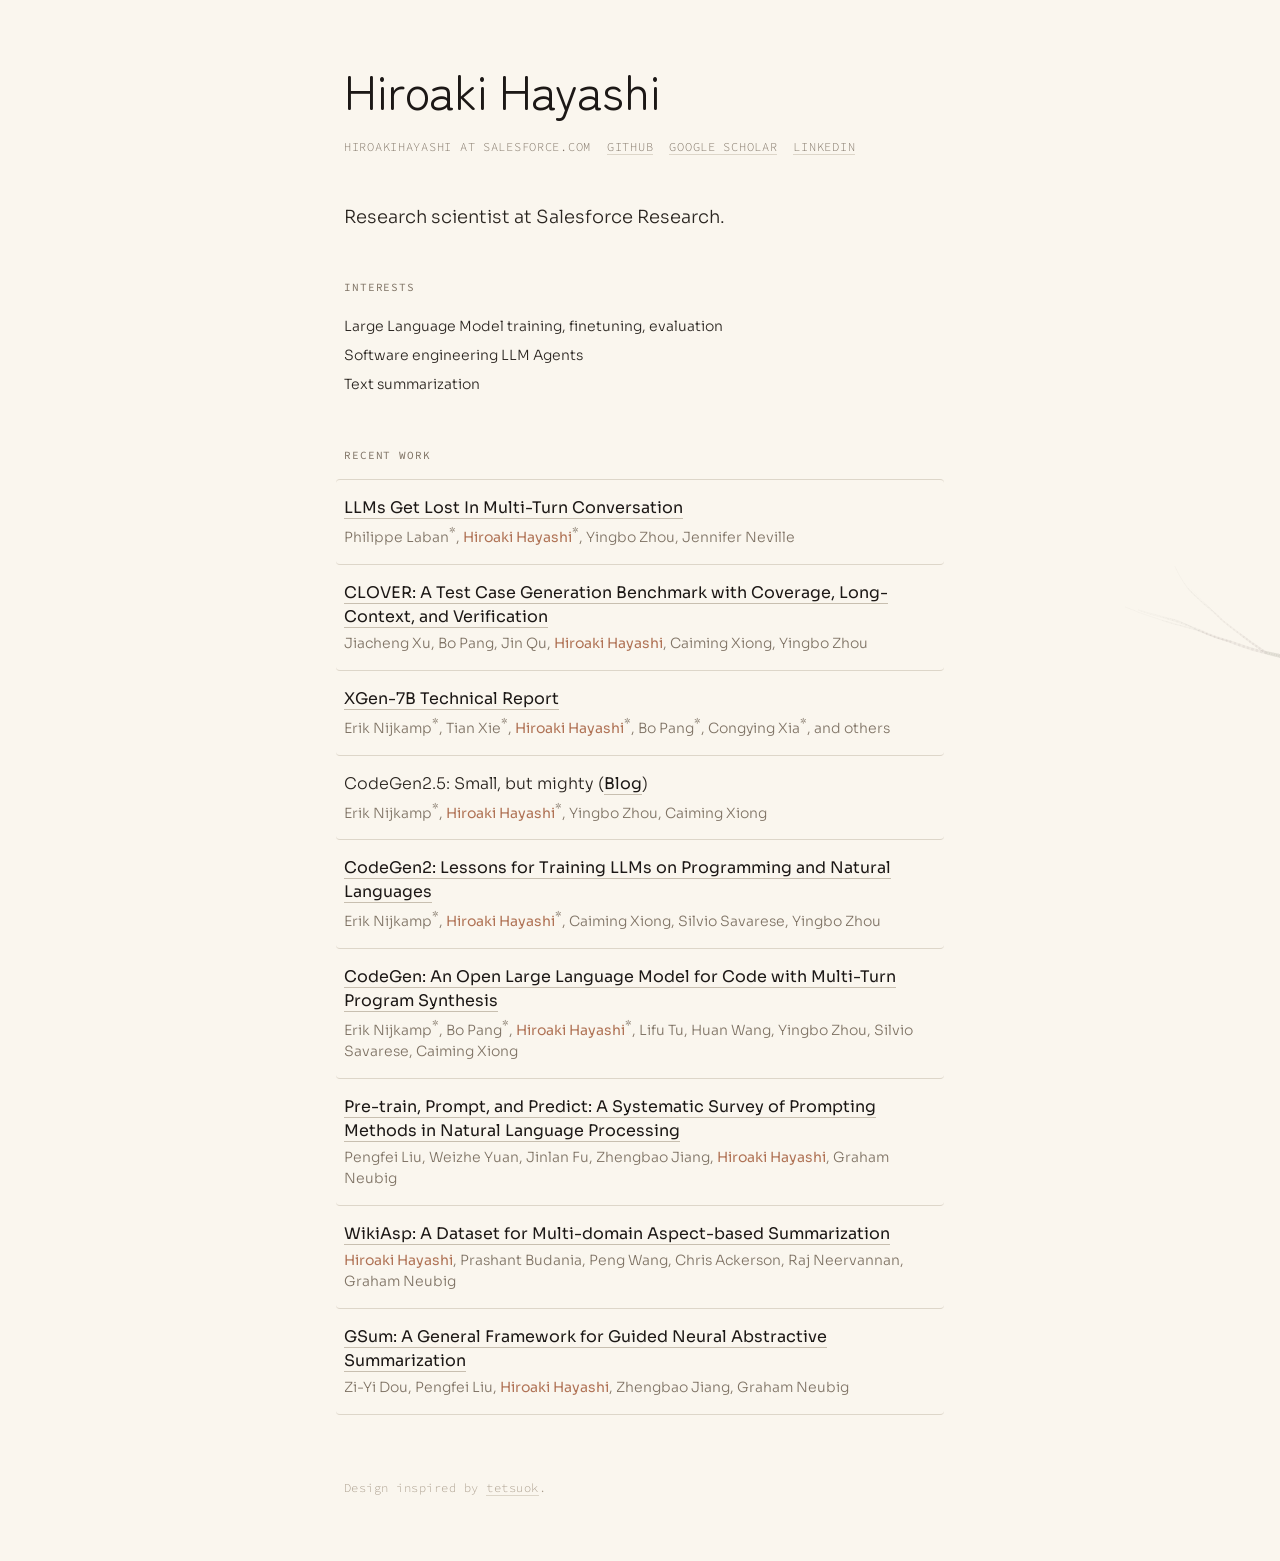
==== index.html @ 0b4af46a "polish: merge duplicate selectors, expand reduced-motion, cache matchMedia - Merge body and .wrapper" ====
<!DOCTYPE html>
<html lang="en">
<head>
  <meta charset="UTF-8">
  <meta name="viewport" content="width=device-width, initial-scale=1.0">
  <meta http-equiv="Content-Type" content="text/html;charset=UTF-8">
  <link rel="preconnect" href="https://fonts.googleapis.com">
  <link rel="preconnect" href="https://fonts.gstatic.com" crossorigin>
  <link href="https://fonts.googleapis.com/css2?family=Zen+Maru+Gothic:wght@300;400;500;700&family=Sora:wght@300;400;500&family=Source+Code+Pro:wght@400;500&display=swap" rel="stylesheet">
  <link rel="stylesheet" type="text/css" href="css/site.css">
  <link rel="shortcut icon" type="image/x-icon" href="favicon.ico"/>
  <title>Hiroaki Hayashi</title>
</head>
<body>
  <canvas id="ink-branch" aria-hidden="true"></canvas>
  <div class="wrapper">
    <h1>Hiroaki Hayashi</h1>

    <header>
      <nav>
        <ul>
          <li>hiroakihayashi at salesforce.com</li>
          <li><a href="https://github.com/rooa">GitHub</a></li>
          <li><a href="https://scholar.google.com/citations?user=dhdP1fIAAAAJ">Google Scholar</a></li>
          <li><a href="https://www.linkedin.com/in/hiroakihayashi">LinkedIn</a></li>
        </ul>
      </nav>
    </header>

    <p class="bio">Research scientist at Salesforce Research.</p>

    <h2>Interests</h2>
    <ul class="interests">
      <li>Large Language Model training, finetuning, evaluation</li>
      <li>Software engineering LLM Agents</li>
      <li>Text summarization</li>
    </ul>

    <h2>Recent Work</h2>
    <ul class="publications">
      <li class="bibitem">
        <a href="https://arxiv.org/abs/2505.06120">LLMs Get Lost In Multi-Turn Conversation</a>
        <span class="authors">Philippe Laban<sup>*</sup>, <span class="me">Hiroaki Hayashi</span><sup>*</sup>, Yingbo Zhou, Jennifer Neville</span>
      </li>
      <li class="bibitem">
        <a href="https://arxiv.org/abs/2502.08806">CLOVER: A Test Case Generation Benchmark with Coverage, Long-Context, and Verification</a>
        <span class="authors">Jiacheng Xu, Bo Pang, Jin Qu, <span class="me">Hiroaki Hayashi</span>, Caiming Xiong, Yingbo Zhou</span>
      </li>
      <li class="bibitem">
        <a href="https://arxiv.org/abs/2309.03450">XGen-7B Technical Report</a>
        <span class="authors">Erik Nijkamp<sup>*</sup>, Tian Xie<sup>*</sup>, <span class="me">Hiroaki Hayashi</span><sup>*</sup>, Bo Pang<sup>*</sup>, Congying Xia<sup>*</sup>, and others</span>
      </li>
      <li class="bibitem">
        CodeGen2.5: Small, but mighty (<a href="https://blog.salesforceairesearch.com/codegen25/">Blog</a>)
        <span class="authors">Erik Nijkamp<sup>*</sup>, <span class="me">Hiroaki Hayashi</span><sup>*</sup>, Yingbo Zhou, Caiming Xiong</span>
      </li>
      <li class="bibitem">
        <a href="https://arxiv.org/abs/2305.02309">CodeGen2: Lessons for Training LLMs on Programming and Natural Languages</a>
        <span class="authors">Erik Nijkamp<sup>*</sup>, <span class="me">Hiroaki Hayashi</span><sup>*</sup>, Caiming Xiong, Silvio Savarese, Yingbo Zhou</span>
      </li>
      <li class="bibitem">
        <a href="https://arxiv.org/abs/2203.13474">CodeGen: An Open Large Language Model for Code with Multi-Turn Program Synthesis</a>
        <span class="authors">Erik Nijkamp<sup>*</sup>, Bo Pang<sup>*</sup>, <span class="me">Hiroaki Hayashi</span><sup>*</sup>, Lifu Tu, Huan Wang, Yingbo Zhou, Silvio Savarese, Caiming Xiong</span>
      </li>
      <li class="bibitem">
        <a href="https://arxiv.org/abs/2107.13586">Pre-train, Prompt, and Predict: A Systematic Survey of Prompting Methods in Natural Language Processing</a>
        <span class="authors">Pengfei Liu, Weizhe Yuan, Jinlan Fu, Zhengbao Jiang, <span class="me">Hiroaki Hayashi</span>, Graham Neubig</span>
      </li>
      <li class="bibitem">
        <a href="https://doi.org/10.1162/tacl_a_00362">WikiAsp: A Dataset for Multi-domain Aspect-based Summarization</a>
        <span class="authors"><span class="me">Hiroaki Hayashi</span>, Prashant Budania, Peng Wang, Chris Ackerson, Raj Neervannan, Graham Neubig</span>
      </li>
      <li class="bibitem">
        <a href="https://aclanthology.org/2021.naacl-main.384">GSum: A General Framework for Guided Neural Abstractive Summarization</a>
        <span class="authors">Zi-Yi Dou, Pengfei Liu, <span class="me">Hiroaki Hayashi</span>, Zhengbao Jiang, Graham Neubig</span>
      </li>
    </ul>

    <div class="footnote">
      Design inspired by <a href="https://github.com/tetsuok">tetsuok</a>.
    </div>
  </div>
  <canvas id="brush-cursor" aria-hidden="true"></canvas>
  <script>
    // ============================================
    // Time-aware atmosphere
    // Subtly shifts light-mode palette by time of day
    // ============================================
    (function() {
      var hour = new Date().getHours();
      var isDark = window.matchMedia('(prefers-color-scheme: dark)').matches;
      if (isDark) return; // dark mode is already the tea house

      var html = document.documentElement;

      if (hour >= 6 && hour < 12) {
        // Morning — warmer, slightly brighter
        html.style.setProperty('--background', '#FAF6EE');
        html.style.setProperty('--surface', '#FFFDF9');
        html.style.setProperty('--text-secondary', '#7F7365');
      } else if (hour >= 17 && hour < 21) {
        // Evening — settling into warmth
        html.style.setProperty('--background', '#EDE7DC');
        html.style.setProperty('--surface', '#F5F0E7');
        html.style.setProperty('--surface-raised', '#E3DDD2');
        html.style.setProperty('--text-secondary', '#8F8375');
      } else if (hour >= 21 || hour < 6) {
        // Night — deeper warmth for light-mode users
        html.style.setProperty('--background', '#E0D8CC');
        html.style.setProperty('--surface', '#EAE3D8');
        html.style.setProperty('--surface-raised', '#D8D0C4');
        html.style.setProperty('--border', '#CFC7BA');
        html.style.setProperty('--text-secondary', '#958979');
      }
      // Afternoon (12–16): canonical palette, no overrides
    })();

    // ============================================
    // Generative ink branch
    // Procedural twig from page edge, unique each visit
    // ============================================
    (function() {
      var canvas = document.getElementById('ink-branch');
      if (!canvas) return;
      var ctx = canvas.getContext('2d');

      var isDark = window.matchMedia('(prefers-color-scheme: dark)').matches;
      var branchRGB = isDark ? '200, 190, 175' : '70, 62, 50';
      var baseOpacity = isDark ? 0.08 : 0.06;

      function resize() {
        var dpr = window.devicePixelRatio || 1;
        var w = document.body.scrollWidth;
        var h = document.body.scrollHeight;
        canvas.width = w * dpr;
        canvas.height = h * dpr;
        canvas.style.width = w + 'px';
        canvas.style.height = h + 'px';
        ctx.setTransform(dpr, 0, 0, dpr, 0, 0);
      }

      function branch(x, y, angle, width, depth, maxDepth) {
        if (depth > maxDepth || width < 0.3) return;

        var segLen = 15 + Math.random() * 25;
        var curve = (Math.random() - 0.5) * 0.4;
        var steps = 8;
        var px = x, py = y;
        var currentAngle = angle;

        for (var i = 0; i < steps; i++) {
          currentAngle += curve / steps + (Math.random() - 0.5) * 0.05;
          var nx = px + Math.cos(currentAngle) * (segLen / steps);
          var ny = py + Math.sin(currentAngle) * (segLen / steps);

          var t = i / steps;
          var w = width * (1 - t * 0.15);
          var opacity = baseOpacity - depth * 0.01;

          ctx.beginPath();
          ctx.moveTo(px, py);
          ctx.lineTo(nx, ny);
          ctx.strokeStyle = 'rgba(' + branchRGB + ', ' + Math.max(0.015, opacity) + ')';
          ctx.lineWidth = Math.max(0.3, w);
          ctx.lineCap = 'round';
          ctx.stroke();

          px = nx;
          py = ny;
        }

        // Maybe fork
        if (depth < maxDepth - 1 && Math.random() < 0.65) {
          var forkAngle = (Math.random() - 0.5) * 0.8;
          branch(px, py, currentAngle + forkAngle, width * 0.6, depth + 1, maxDepth);
        }
        if (Math.random() < 0.45) {
          var forkAngle2 = (Math.random() - 0.5) * 0.7;
          branch(px, py, currentAngle - forkAngle2 * 0.5, width * 0.45, depth + 1, maxDepth);
        }

        // Continue main branch
        if (depth < maxDepth) {
          branch(px, py, currentAngle + (Math.random() - 0.5) * 0.3, width * 0.78, depth + 1, maxDepth);
        }
      }

      function draw() {
        resize();
        ctx.clearRect(0, 0, canvas.width, canvas.height);

        var w = document.body.scrollWidth;
        var h = document.body.scrollHeight;
        var startX = w + 5;
        var startY = h * (0.08 + Math.random() * 0.35);
        var mainAngle = Math.PI + (Math.random() - 0.5) * 0.5;
        var maxDepth = 3 + Math.floor(Math.random() * 2);
        var startWidth = 2.5 + Math.random() * 2;

        branch(startX, startY, mainAngle, startWidth, 0, maxDepth);
      }

      // Draw after fonts load so layout is settled
      if (document.fonts) {
        document.fonts.ready.then(draw);
      } else {
        window.addEventListener('load', draw);
      }

      // Redraw on scheme change
      window.matchMedia('(prefers-color-scheme: dark)').addEventListener('change', function(e) {
        branchRGB = e.matches ? '200, 190, 175' : '70, 62, 50';
        baseOpacity = e.matches ? 0.08 : 0.06;
        draw();
      });
    })();

    // ============================================
    // Dry brush cursor
    // Faint ink trail behind cursor, fades quickly
    // Disabled on touch devices and prefers-reduced-motion
    // ============================================
    (function() {
      var hasHover = window.matchMedia('(hover: hover)').matches;
      var reducedMotion = window.matchMedia('(prefers-reduced-motion: reduce)').matches;
      if (!hasHover || reducedMotion) return;

      var canvas = document.getElementById('brush-cursor');
      if (!canvas) return;
      var ctx = canvas.getContext('2d');
      var dpr = window.devicePixelRatio || 1;
      var points = [];
      var lastX = 0, lastY = 0;
      var animating = false;
      var isDark = window.matchMedia('(prefers-color-scheme: dark)').matches;
      var inkR = isDark ? 180 : 90;
      var inkG = isDark ? 170 : 80;
      var inkB = isDark ? 155 : 65;

      window.matchMedia('(prefers-color-scheme: dark)').addEventListener('change', function(e) {
        isDark = e.matches;
        inkR = isDark ? 180 : 90;
        inkG = isDark ? 170 : 80;
        inkB = isDark ? 155 : 65;
      });

      function resizeCanvas() {
        dpr = window.devicePixelRatio || 1;
        canvas.width = window.innerWidth * dpr;
        canvas.height = window.innerHeight * dpr;
        canvas.style.width = window.innerWidth + 'px';
        canvas.style.height = window.innerHeight + 'px';
        ctx.setTransform(dpr, 0, 0, dpr, 0, 0);
      }

      resizeCanvas();
      window.addEventListener('resize', resizeCanvas);

      document.addEventListener('mousemove', function(e) {
        var dx = e.clientX - lastX;
        var dy = e.clientY - lastY;
        var speed = Math.sqrt(dx * dx + dy * dy);
        var width = Math.max(0.3, Math.min(3, 4 - speed * 0.08));

        points.push({
          x: e.clientX,
          y: e.clientY,
          width: width,
          born: Date.now()
        });

        lastX = e.clientX;
        lastY = e.clientY;

        if (!animating) {
          animating = true;
          requestAnimationFrame(render);
        }
      });

      function render() {
        var now = Date.now();
        ctx.clearRect(0, 0, window.innerWidth, window.innerHeight);

        // Draw connecting lines between adjacent points
        for (var i = 0; i < points.length; i++) {
          var p = points[i];
          var age = (now - p.born) / 1000;
          var life = Math.max(0, 1 - age / 0.8);

          if (life <= 0) continue;

          var alpha = 0.08 * life * life;

          ctx.beginPath();
          ctx.arc(p.x, p.y, p.width, 0, Math.PI * 2);
          ctx.fillStyle = 'rgba(' + inkR + ', ' + inkG + ', ' + inkB + ', ' + alpha + ')';
          ctx.fill();

          if (i > 0) {
            var prev = points[i - 1];
            var prevLife = Math.max(0, 1 - ((now - prev.born) / 1000) / 0.8);
            if (prevLife > 0 && (p.born - prev.born) < 50) {
              var lineAlpha = Math.min(alpha, 0.08 * prevLife * prevLife) * 0.7;
              if (lineAlpha > 0.001) {
                ctx.beginPath();
                ctx.moveTo(prev.x, prev.y);
                ctx.lineTo(p.x, p.y);
                ctx.strokeStyle = 'rgba(' + inkR + ', ' + inkG + ', ' + inkB + ', ' + lineAlpha + ')';
                ctx.lineWidth = Math.min(p.width, prev.width);
                ctx.lineCap = 'round';
                ctx.stroke();
              }
            }
          }
        }

        // Prune dead points
        while (points.length > 0 && (now - points[0].born) > 800) {
          points.shift();
        }

        // Keep array bounded
        if (points.length > 500) {
          points = points.slice(-400);
        }

        if (points.length > 0) {
          requestAnimationFrame(render);
        } else {
          ctx.clearRect(0, 0, window.innerWidth, window.innerHeight);
          animating = false;
        }
      }
    })();
  </script>
</body>
</html>
---- css/site.css ----
/* ============================================
   Structured Warmth — Zen / Wabi Design System
   Fonts: Zen Maru Gothic (display), Sora (body), Source Code Pro (mono)
   ============================================ */

:root {
  /* Typography */
  --font-display: "Zen Maru Gothic", "Sora", sans-serif;
  --font-body: "Sora", "DM Sans", system-ui, sans-serif;
  --font-mono: "Source Code Pro", "SF Mono", monospace;

  /* Type scale */
  --display-xl: 72px;
  --display-lg: 48px;
  --display-md: 36px;
  --heading: 24px;
  --subheading: 18px;
  --body: 16px;
  --body-sm: 14px;
  --caption: 12px;
  --label: 11px;

  /* Spacing */
  --space-xs: 4px;
  --space-sm: 8px;
  --space-md: 16px;
  --space-lg: 24px;
  --space-xl: 32px;
  --space-2xl: 48px;
  --space-3xl: 64px;
  --space-4xl: 96px;

  /* Motion */
  --ease: cubic-bezier(0.25, 0.1, 0.25, 1);

  /* Light mode — 日向 (Hinata) */
  --background: #F5F1EA;
  --surface: #FDFCF9;
  --surface-raised: #EDE8DF;
  --border: #DDD6C9;
  --border-visible: #C8BFB0;
  --text-disabled: #A89B8A;
  --text-secondary: #8A7E70;
  --text-primary: #2A2520;
  --text-display: #1C1816;
  --accent: #B07356;
  --interactive: #5A7E8A;
  --success: #7B8F6A;
}

@media (prefers-color-scheme: dark) {
  :root {
    --background: #1C1916;
    --surface: #252119;
    --surface-raised: #2E2A22;
    --border: #3A352D;
    --border-visible: #4D463B;
    --text-disabled: #5E5548;
    --text-secondary: #9A8E7E;
    --text-primary: #DDD4C6;
    --text-display: #F0EAE0;
    --accent: #C4845F;
    --interactive: #7BA0AB;
    --success: #8FA07A;
  }
}

/* ============================================
   Base reset
   ============================================ */

*, *::before, *::after {
  box-sizing: border-box;
  margin: 0;
  padding: 0;
}

html {
  scroll-behavior: smooth;
}

body {
  font-family: var(--font-body);
  font-weight: 300;
  font-size: var(--body);
  line-height: 1.5;
  background: var(--background);
  color: var(--text-primary);
  -webkit-font-smoothing: antialiased;
  -moz-osx-font-smoothing: grayscale;
  min-height: 100vh;
  position: relative;
}

a {
  color: var(--text-primary);
  text-decoration: none;
  border-bottom: 1px solid var(--border-visible);
  transition: border-color 200ms var(--ease), color 200ms var(--ease);
}

a:hover {
  color: var(--text-display);
  border-bottom-color: var(--text-display);
}

ul {
  list-style: none;
}

/* ============================================
   Layout
   ============================================ */

.wrapper {
  max-width: 640px;
  margin: 0 auto;
  padding: var(--space-3xl) var(--space-lg);
  position: relative;
  z-index: 1;
}

@media (max-width: 640px) {
  .wrapper {
    padding: var(--space-2xl) var(--space-md);
  }
}

/* ============================================
   Primary layer — Name
   ============================================ */

h1 {
  font-family: var(--font-display);
  font-size: clamp(40px, 8vw, var(--display-lg));
  font-weight: 400;
  color: var(--text-display);
  letter-spacing: -0.02em;
  line-height: 1.05;
  margin-bottom: var(--space-lg);
}

/* ============================================
   Navigation — Tertiary layer
   ============================================ */

header nav {
  margin-bottom: var(--space-2xl);
}

header nav ul {
  display: flex;
  flex-wrap: wrap;
  gap: var(--space-md);
}

header nav li {
  font-family: var(--font-mono);
  font-size: var(--caption);
  text-transform: uppercase;
  letter-spacing: 0.06em;
  color: var(--text-secondary);
}

header nav li a {
  color: var(--text-secondary);
  border-bottom-color: var(--border);
}

header nav li a:hover {
  color: var(--text-primary);
  border-bottom-color: var(--text-primary);
}

/* ============================================
   Secondary layer — Bio
   ============================================ */

.bio {
  font-size: var(--subheading);
  font-weight: 300;
  color: var(--text-primary);
  line-height: 1.5;
  margin-bottom: var(--space-2xl);
}

/* ============================================
   Section headings
   ============================================ */

h2 {
  font-family: var(--font-mono);
  font-size: var(--label);
  font-weight: 400;
  text-transform: uppercase;
  letter-spacing: 0.08em;
  color: var(--text-secondary);
  margin-bottom: var(--space-md);
}

/* ============================================
   Interests list
   ============================================ */

.interests {
  margin-bottom: var(--space-2xl);
}

.interests li {
  font-size: var(--body-sm);
  color: var(--text-primary);
  padding: var(--space-xs) 0;
}

/* ============================================
   Publications
   ============================================ */

.publications {
  margin-bottom: var(--space-2xl);
}

.bibitem {
  padding: var(--space-md) var(--space-sm);
  margin: 0 calc(-1 * var(--space-sm));
  border-bottom: 1px solid var(--border);
  border-radius: 4px;
  transition: background-color 200ms var(--ease);
}

.bibitem:hover {
  background-color: var(--surface-raised);
}

.bibitem:first-child {
  border-top: 1px solid var(--border);
}

.bibitem a {
  font-weight: 400;
  color: var(--text-display);
  border-bottom-color: var(--border-visible);
}

.bibitem a:hover {
  border-bottom-color: var(--text-display);
}

.bibitem br + * {
  color: var(--text-secondary);
}

.bibitem .authors {
  display: block;
  font-size: var(--body-sm);
  color: var(--text-secondary);
  margin-top: var(--space-xs);
  line-height: 1.5;
}

.bibitem .authors .me {
  color: var(--accent);
  font-weight: 400;
}

/* ============================================
   Footnote
   ============================================ */

.footnote {
  font-family: var(--font-mono);
  font-size: var(--caption);
  letter-spacing: 0.04em;
  color: var(--text-disabled);
  margin-top: var(--space-3xl);
}

.footnote a {
  color: var(--text-disabled);
  border-bottom-color: var(--border);
}

.footnote a:hover {
  color: var(--text-secondary);
}

/* ============================================
   Page-load animations
   ============================================ */

@keyframes fadeInUp {
  from {
    opacity: 0;
    transform: translateY(12px);
  }
  to {
    opacity: 1;
    transform: translateY(0);
  }
}

h1                { animation: fadeInUp 600ms var(--ease) both; }
header            { animation: fadeInUp 600ms var(--ease) 80ms both; }
.bio              { animation: fadeInUp 600ms var(--ease) 160ms both; }
.interests,
h2:nth-of-type(1) { animation: fadeInUp 600ms var(--ease) 240ms both; }
.publications,
h2:nth-of-type(2) { animation: fadeInUp 600ms var(--ease) 320ms both; }
.footnote         { animation: fadeInUp 600ms var(--ease) 400ms both; }

/* ============================================
   Generative elements (canvases)
   ============================================ */

#ink-branch {
  position: absolute;
  top: 0;
  left: 0;
  width: 100%;
  height: 100%;
  pointer-events: none;
  z-index: 0;
}

#brush-cursor {
  position: fixed;
  top: 0;
  left: 0;
  width: 100%;
  height: 100%;
  pointer-events: none;
  z-index: 9999;
}

@media (prefers-reduced-motion: reduce) {
  #brush-cursor,
  #ink-branch {
    display: none;
  }
  h1, header, .bio, .interests, h2, .publications, .footnote {
    animation: none;
  }
}

/* ============================================
   Mobile
   ============================================ */

@media (max-width: 480px) {
  h1 {
    font-size: 36px;
  }

  header nav ul {
    gap: var(--space-sm) var(--space-md);
  }

  .bio {
    font-size: var(--body);
  }
}
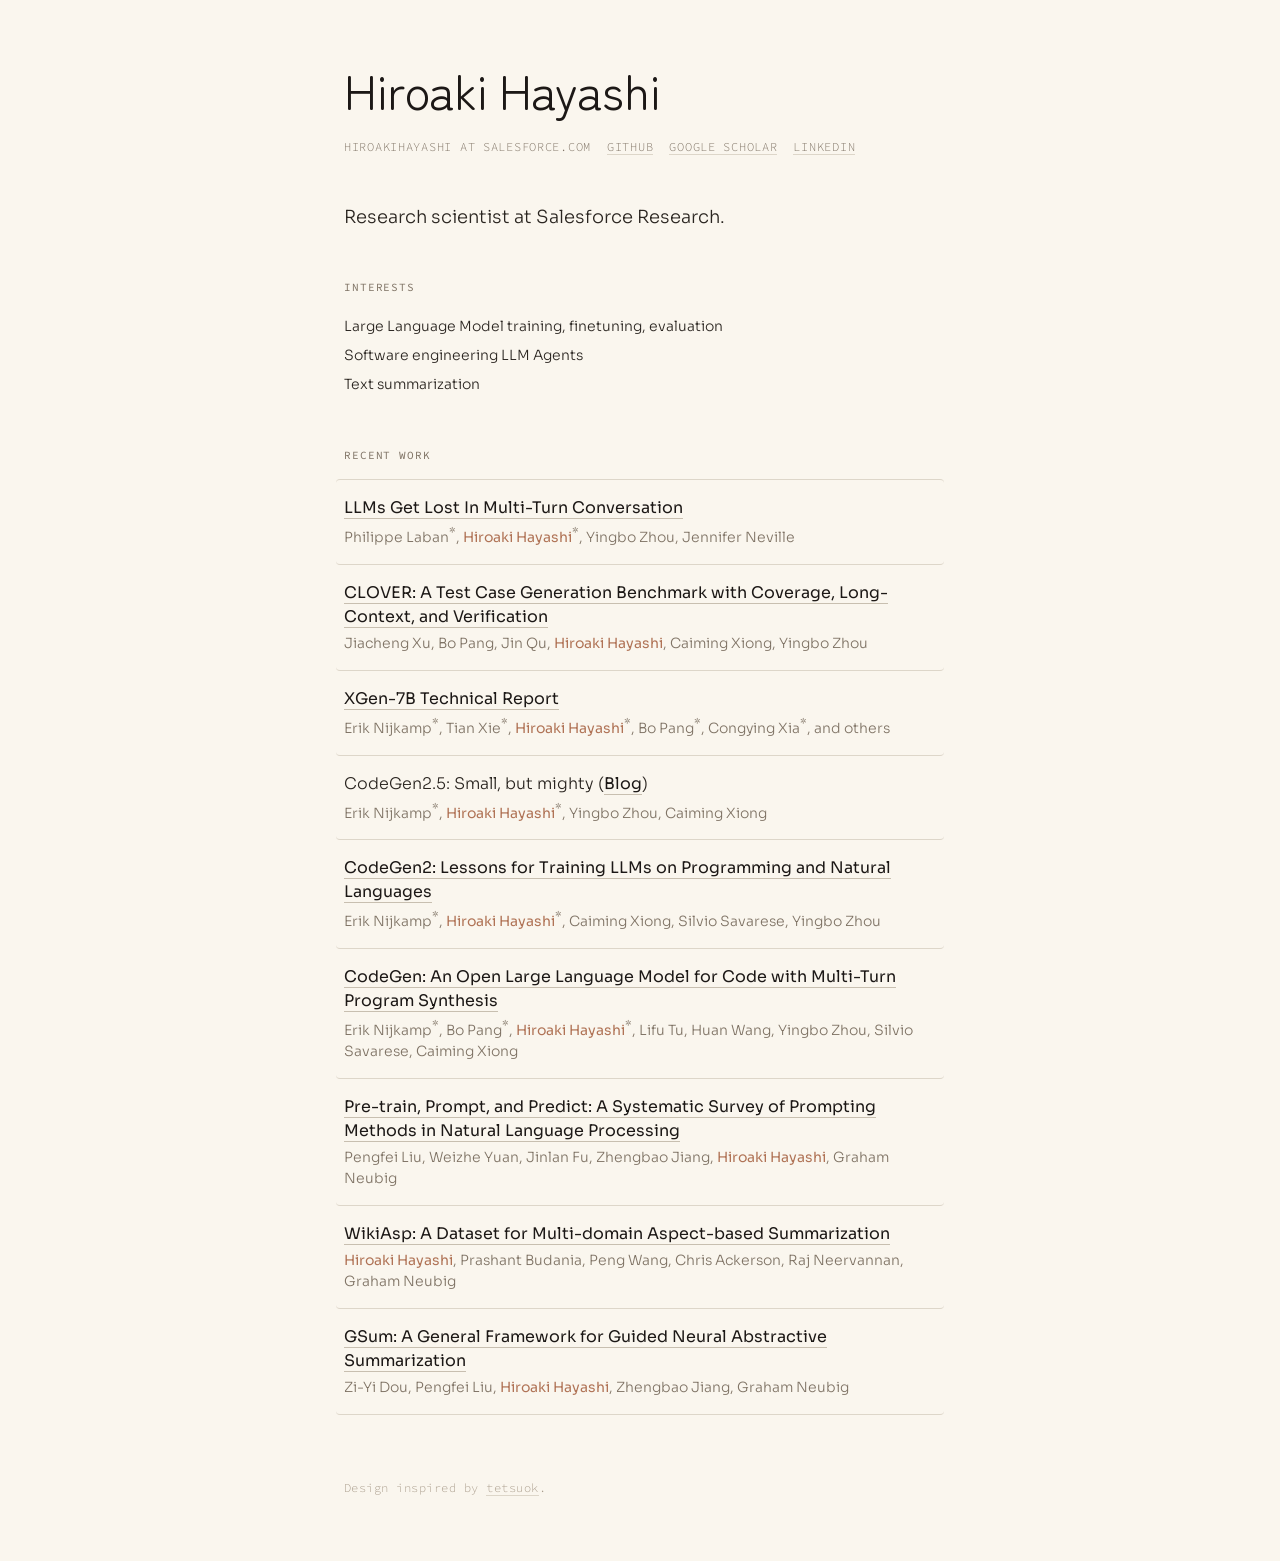
==== commit 15347d55: "remove generative ink branch" ====
--- a/index.html
+++ b/index.html
@@ -12,7 +12,6 @@
   <title>Hiroaki Hayashi</title>
 </head>
 <body>
-  <canvas id="ink-branch" aria-hidden="true"></canvas>
   <div class="wrapper">
     <h1>Hiroaki Hayashi</h1>
 
@@ -116,106 +115,6 @@
     })();
 
     // ============================================
-    // Generative ink branch
-    // Procedural twig from page edge, unique each visit
-    // ============================================
-    (function() {
-      var canvas = document.getElementById('ink-branch');
-      if (!canvas) return;
-      var ctx = canvas.getContext('2d');
-
-      var isDark = window.matchMedia('(prefers-color-scheme: dark)').matches;
-      var branchRGB = isDark ? '200, 190, 175' : '70, 62, 50';
-      var baseOpacity = isDark ? 0.08 : 0.06;
-
-      function resize() {
-        var dpr = window.devicePixelRatio || 1;
-        var w = document.body.scrollWidth;
-        var h = document.body.scrollHeight;
-        canvas.width = w * dpr;
-        canvas.height = h * dpr;
-        canvas.style.width = w + 'px';
-        canvas.style.height = h + 'px';
-        ctx.setTransform(dpr, 0, 0, dpr, 0, 0);
-      }
-
-      function branch(x, y, angle, width, depth, maxDepth) {
-        if (depth > maxDepth || width < 0.3) return;
-
-        var segLen = 15 + Math.random() * 25;
-        var curve = (Math.random() - 0.5) * 0.4;
-        var steps = 8;
-        var px = x, py = y;
-        var currentAngle = angle;
-
-        for (var i = 0; i < steps; i++) {
-          currentAngle += curve / steps + (Math.random() - 0.5) * 0.05;
-          var nx = px + Math.cos(currentAngle) * (segLen / steps);
-          var ny = py + Math.sin(currentAngle) * (segLen / steps);
-
-          var t = i / steps;
-          var w = width * (1 - t * 0.15);
-          var opacity = baseOpacity - depth * 0.01;
-
-          ctx.beginPath();
-          ctx.moveTo(px, py);
-          ctx.lineTo(nx, ny);
-          ctx.strokeStyle = 'rgba(' + branchRGB + ', ' + Math.max(0.015, opacity) + ')';
-          ctx.lineWidth = Math.max(0.3, w);
-          ctx.lineCap = 'round';
-          ctx.stroke();
-
-          px = nx;
-          py = ny;
-        }
-
-        // Maybe fork
-        if (depth < maxDepth - 1 && Math.random() < 0.65) {
-          var forkAngle = (Math.random() - 0.5) * 0.8;
-          branch(px, py, currentAngle + forkAngle, width * 0.6, depth + 1, maxDepth);
-        }
-        if (Math.random() < 0.45) {
-          var forkAngle2 = (Math.random() - 0.5) * 0.7;
-          branch(px, py, currentAngle - forkAngle2 * 0.5, width * 0.45, depth + 1, maxDepth);
-        }
-
-        // Continue main branch
-        if (depth < maxDepth) {
-          branch(px, py, currentAngle + (Math.random() - 0.5) * 0.3, width * 0.78, depth + 1, maxDepth);
-        }
-      }
-
-      function draw() {
-        resize();
-        ctx.clearRect(0, 0, canvas.width, canvas.height);
-
-        var w = document.body.scrollWidth;
-        var h = document.body.scrollHeight;
-        var startX = w + 5;
-        var startY = h * (0.08 + Math.random() * 0.35);
-        var mainAngle = Math.PI + (Math.random() - 0.5) * 0.5;
-        var maxDepth = 3 + Math.floor(Math.random() * 2);
-        var startWidth = 2.5 + Math.random() * 2;
-
-        branch(startX, startY, mainAngle, startWidth, 0, maxDepth);
-      }
-
-      // Draw after fonts load so layout is settled
-      if (document.fonts) {
-        document.fonts.ready.then(draw);
-      } else {
-        window.addEventListener('load', draw);
-      }
-
-      // Redraw on scheme change
-      window.matchMedia('(prefers-color-scheme: dark)').addEventListener('change', function(e) {
-        branchRGB = e.matches ? '200, 190, 175' : '70, 62, 50';
-        baseOpacity = e.matches ? 0.08 : 0.06;
-        draw();
-      });
-    })();
-
-    // ============================================
     // Dry brush cursor
     // Faint ink trail behind cursor, fades quickly
     // Disabled on touch devices and prefers-reduced-motion
--- a/css/site.css
+++ b/css/site.css
@@ -312,16 +312,6 @@
    Generative elements (canvases)
    ============================================ */
 
-#ink-branch {
-  position: absolute;
-  top: 0;
-  left: 0;
-  width: 100%;
-  height: 100%;
-  pointer-events: none;
-  z-index: 0;
-}
-
 #brush-cursor {
   position: fixed;
   top: 0;
@@ -333,8 +323,7 @@
 }
 
 @media (prefers-reduced-motion: reduce) {
-  #brush-cursor,
-  #ink-branch {
+  #brush-cursor {
     display: none;
   }
   h1, header, .bio, .interests, h2, .publications, .footnote {
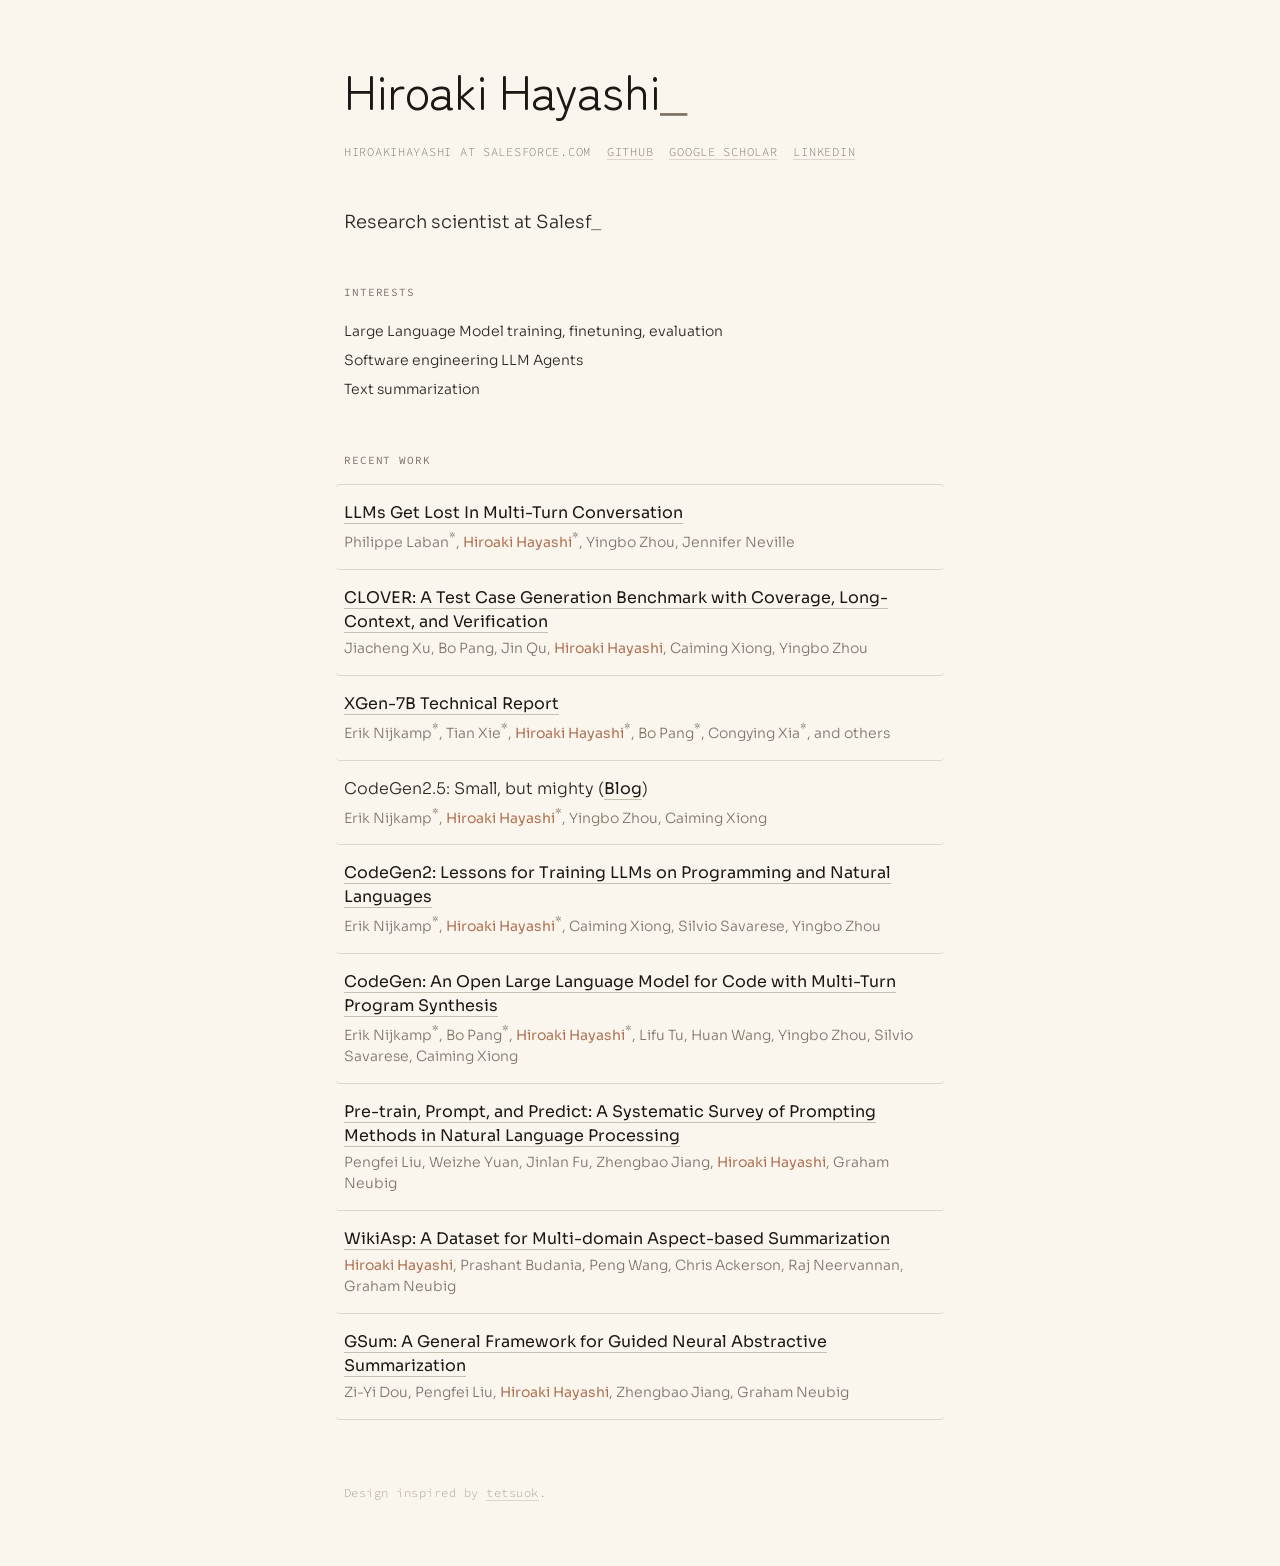
==== commit 83e399ad: "add terminal cursor on name and typed bio effect" ====
--- a/index.html
+++ b/index.html
@@ -13,7 +13,7 @@
 </head>
 <body>
   <div class="wrapper">
-    <h1>Hiroaki Hayashi</h1>
+    <h1>Hiroaki Hayashi<span class="cursor" aria-hidden="true">_</span></h1>
 
     <header>
       <nav>
@@ -81,6 +81,36 @@
   </div>
   <canvas id="brush-cursor" aria-hidden="true"></canvas>
   <script>
+    // ============================================
+    // Typed bio line
+    // Types out the bio text after page-load animation
+    // ============================================
+    (function() {
+      var bio = document.querySelector('.bio');
+      if (!bio) return;
+      var fullText = bio.textContent;
+      var cursor = document.createElement('span');
+      cursor.className = 'cursor';
+      cursor.setAttribute('aria-hidden', 'true');
+      cursor.textContent = '_';
+
+      bio.textContent = '';
+      bio.appendChild(cursor);
+
+      var i = 0;
+      // Start after fadeInUp completes (160ms delay + 600ms duration)
+      setTimeout(function type() {
+        if (i < fullText.length) {
+          bio.insertBefore(document.createTextNode(fullText[i]), cursor);
+          i++;
+          setTimeout(type, 45 + Math.random() * 30);
+        } else {
+          // Blink a few times then fade out
+          cursor.className = 'cursor cursor--done';
+        }
+      }, 800);
+    })();
+
     // ============================================
     // Time-aware atmosphere
     // Subtly shifts light-mode palette by time of day
--- a/css/site.css
+++ b/css/site.css
@@ -308,6 +308,23 @@
 h2:nth-of-type(2) { animation: fadeInUp 600ms var(--ease) 320ms both; }
 .footnote         { animation: fadeInUp 600ms var(--ease) 400ms both; }
 
+@keyframes blink {
+  0%, 100% { opacity: 1; }
+  50% { opacity: 0; }
+}
+
+.cursor {
+  font-weight: 300;
+  color: var(--text-secondary);
+  animation: blink 1s step-end infinite;
+}
+
+.cursor--done {
+  animation: blink 1s step-end 3;
+  animation-fill-mode: forwards;
+  opacity: 0;
+}
+
 /* ============================================
    Generative elements (canvases)
    ============================================ */
@@ -326,9 +343,12 @@
   #brush-cursor {
     display: none;
   }
-  h1, header, .bio, .interests, h2, .publications, .footnote {
+  h1, header, .bio, .interests, h2, .publications, .footnote,
+  .cursor, .cursor--done {
     animation: none;
   }
+  .cursor { opacity: 1; }
+  .cursor--done { opacity: 0; }
 }
 
 /* ============================================
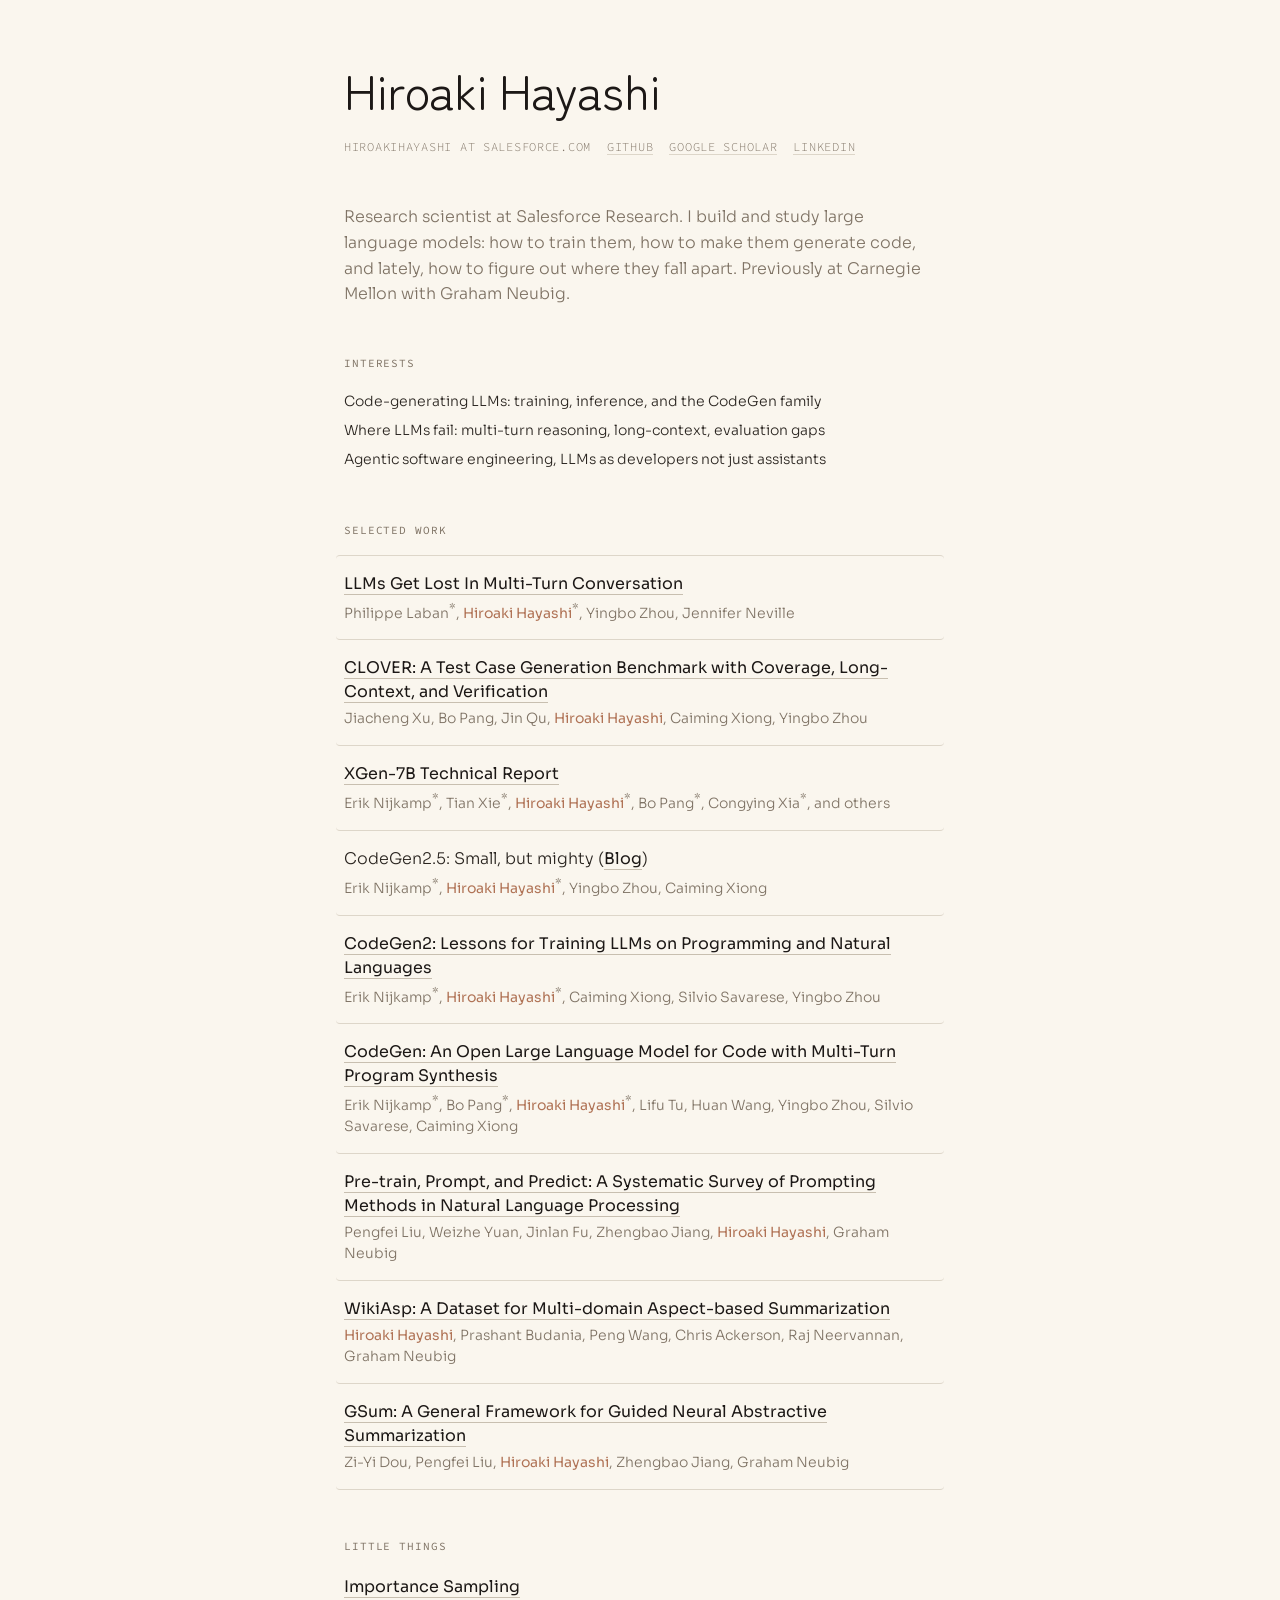
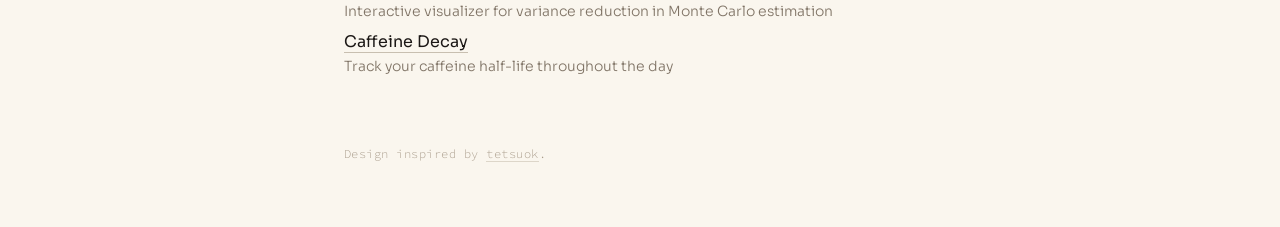
==== commit 7f66d2d3: "update content, remove typing effect, apply zen/wabi styling to all pages - Expanded bio, added inte" ====
--- a/index.html
+++ b/index.html
@@ -13,7 +13,7 @@
 </head>
 <body>
   <div class="wrapper">
-    <h1>Hiroaki Hayashi<span class="cursor" aria-hidden="true">_</span></h1>
+    <h1>Hiroaki Hayashi</h1>
 
     <header>
       <nav>
@@ -26,16 +26,16 @@
       </nav>
     </header>
 
-    <p class="bio">Research scientist at Salesforce Research.</p>
+    <p class="bio">Research scientist at Salesforce Research. I build and study large language models: how to train them, how to make them generate code, and lately, how to figure out where they fall apart. Previously at Carnegie Mellon with Graham Neubig.</p>
 
     <h2>Interests</h2>
     <ul class="interests">
-      <li>Large Language Model training, finetuning, evaluation</li>
-      <li>Software engineering LLM Agents</li>
-      <li>Text summarization</li>
+      <li>Code-generating LLMs: training, inference, and the CodeGen family</li>
+      <li>Where LLMs fail: multi-turn reasoning, long-context, evaluation gaps</li>
+      <li>Agentic software engineering, LLMs as developers not just assistants</li>
     </ul>
 
-    <h2>Recent Work</h2>
+    <h2>Selected Work</h2>
     <ul class="publications">
       <li class="bibitem">
         <a href="https://arxiv.org/abs/2505.06120">LLMs Get Lost In Multi-Turn Conversation</a>
@@ -72,6 +72,18 @@
       <li class="bibitem">
         <a href="https://aclanthology.org/2021.naacl-main.384">GSum: A General Framework for Guided Neural Abstractive Summarization</a>
         <span class="authors">Zi-Yi Dou, Pengfei Liu, <span class="me">Hiroaki Hayashi</span>, Zhengbao Jiang, Graham Neubig</span>
+      </li>
+    </ul>
+
+    <h2>Little Things</h2>
+    <ul class="projects">
+      <li class="project-item">
+        <a href="importance_sampling.html">Importance Sampling</a>
+        <span class="project-desc">Interactive visualizer for variance reduction in Monte Carlo estimation</span>
+      </li>
+      <li class="project-item">
+        <a href="caffeine.html">Caffeine Decay</a>
+        <span class="project-desc">Track your caffeine half-life throughout the day</span>
       </li>
     </ul>
 
@@ -81,36 +93,6 @@
   </div>
   <canvas id="brush-cursor" aria-hidden="true"></canvas>
   <script>
-    // ============================================
-    // Typed bio line
-    // Types out the bio text after page-load animation
-    // ============================================
-    (function() {
-      var bio = document.querySelector('.bio');
-      if (!bio) return;
-      var fullText = bio.textContent;
-      var cursor = document.createElement('span');
-      cursor.className = 'cursor';
-      cursor.setAttribute('aria-hidden', 'true');
-      cursor.textContent = '_';
-
-      bio.textContent = '';
-      bio.appendChild(cursor);
-
-      var i = 0;
-      // Start after fadeInUp completes (160ms delay + 600ms duration)
-      setTimeout(function type() {
-        if (i < fullText.length) {
-          bio.insertBefore(document.createTextNode(fullText[i]), cursor);
-          i++;
-          setTimeout(type, 45 + Math.random() * 30);
-        } else {
-          // Blink a few times then fade out
-          cursor.className = 'cursor cursor--done';
-        }
-      }, 800);
-    })();
-
     // ============================================
     // Time-aware atmosphere
     // Subtly shifts light-mode palette by time of day
--- a/css/site.css
+++ b/css/site.css
@@ -177,10 +177,10 @@
    ============================================ */
 
 .bio {
-  font-size: var(--subheading);
+  font-size: var(--body);
   font-weight: 300;
-  color: var(--text-primary);
-  line-height: 1.5;
+  color: var(--text-secondary);
+  line-height: 1.6;
   margin-bottom: var(--space-2xl);
 }
 
@@ -210,6 +210,35 @@
   font-size: var(--body-sm);
   color: var(--text-primary);
   padding: var(--space-xs) 0;
+}
+
+/* ============================================
+   Projects
+   ============================================ */
+
+.projects {
+  margin-bottom: var(--space-2xl);
+}
+
+.project-item {
+  padding: var(--space-xs) 0;
+}
+
+.project-item a {
+  font-weight: 400;
+  color: var(--text-display);
+  border-bottom-color: var(--border-visible);
+}
+
+.project-item a:hover {
+  border-bottom-color: var(--text-display);
+}
+
+.project-desc {
+  display: block;
+  font-size: var(--body-sm);
+  color: var(--text-secondary);
+  margin-top: 2px;
 }
 
 /* ============================================
@@ -306,24 +335,9 @@
 h2:nth-of-type(1) { animation: fadeInUp 600ms var(--ease) 240ms both; }
 .publications,
 h2:nth-of-type(2) { animation: fadeInUp 600ms var(--ease) 320ms both; }
-.footnote         { animation: fadeInUp 600ms var(--ease) 400ms both; }
-
-@keyframes blink {
-  0%, 100% { opacity: 1; }
-  50% { opacity: 0; }
-}
-
-.cursor {
-  font-weight: 300;
-  color: var(--text-secondary);
-  animation: blink 1s step-end infinite;
-}
-
-.cursor--done {
-  animation: blink 1s step-end 3;
-  animation-fill-mode: forwards;
-  opacity: 0;
-}
+.projects,
+h2:nth-of-type(3) { animation: fadeInUp 600ms var(--ease) 400ms both; }
+.footnote         { animation: fadeInUp 600ms var(--ease) 480ms both; }
 
 /* ============================================
    Generative elements (canvases)
@@ -343,12 +357,9 @@
   #brush-cursor {
     display: none;
   }
-  h1, header, .bio, .interests, h2, .publications, .footnote,
-  .cursor, .cursor--done {
+  h1, header, .bio, .interests, .projects, h2, .publications, .footnote {
     animation: none;
   }
-  .cursor { opacity: 1; }
-  .cursor--done { opacity: 0; }
 }
 
 /* ============================================
@@ -363,8 +374,4 @@
   header nav ul {
     gap: var(--space-sm) var(--space-md);
   }
-
-  .bio {
-    font-size: var(--body);
-  }
-}
+}
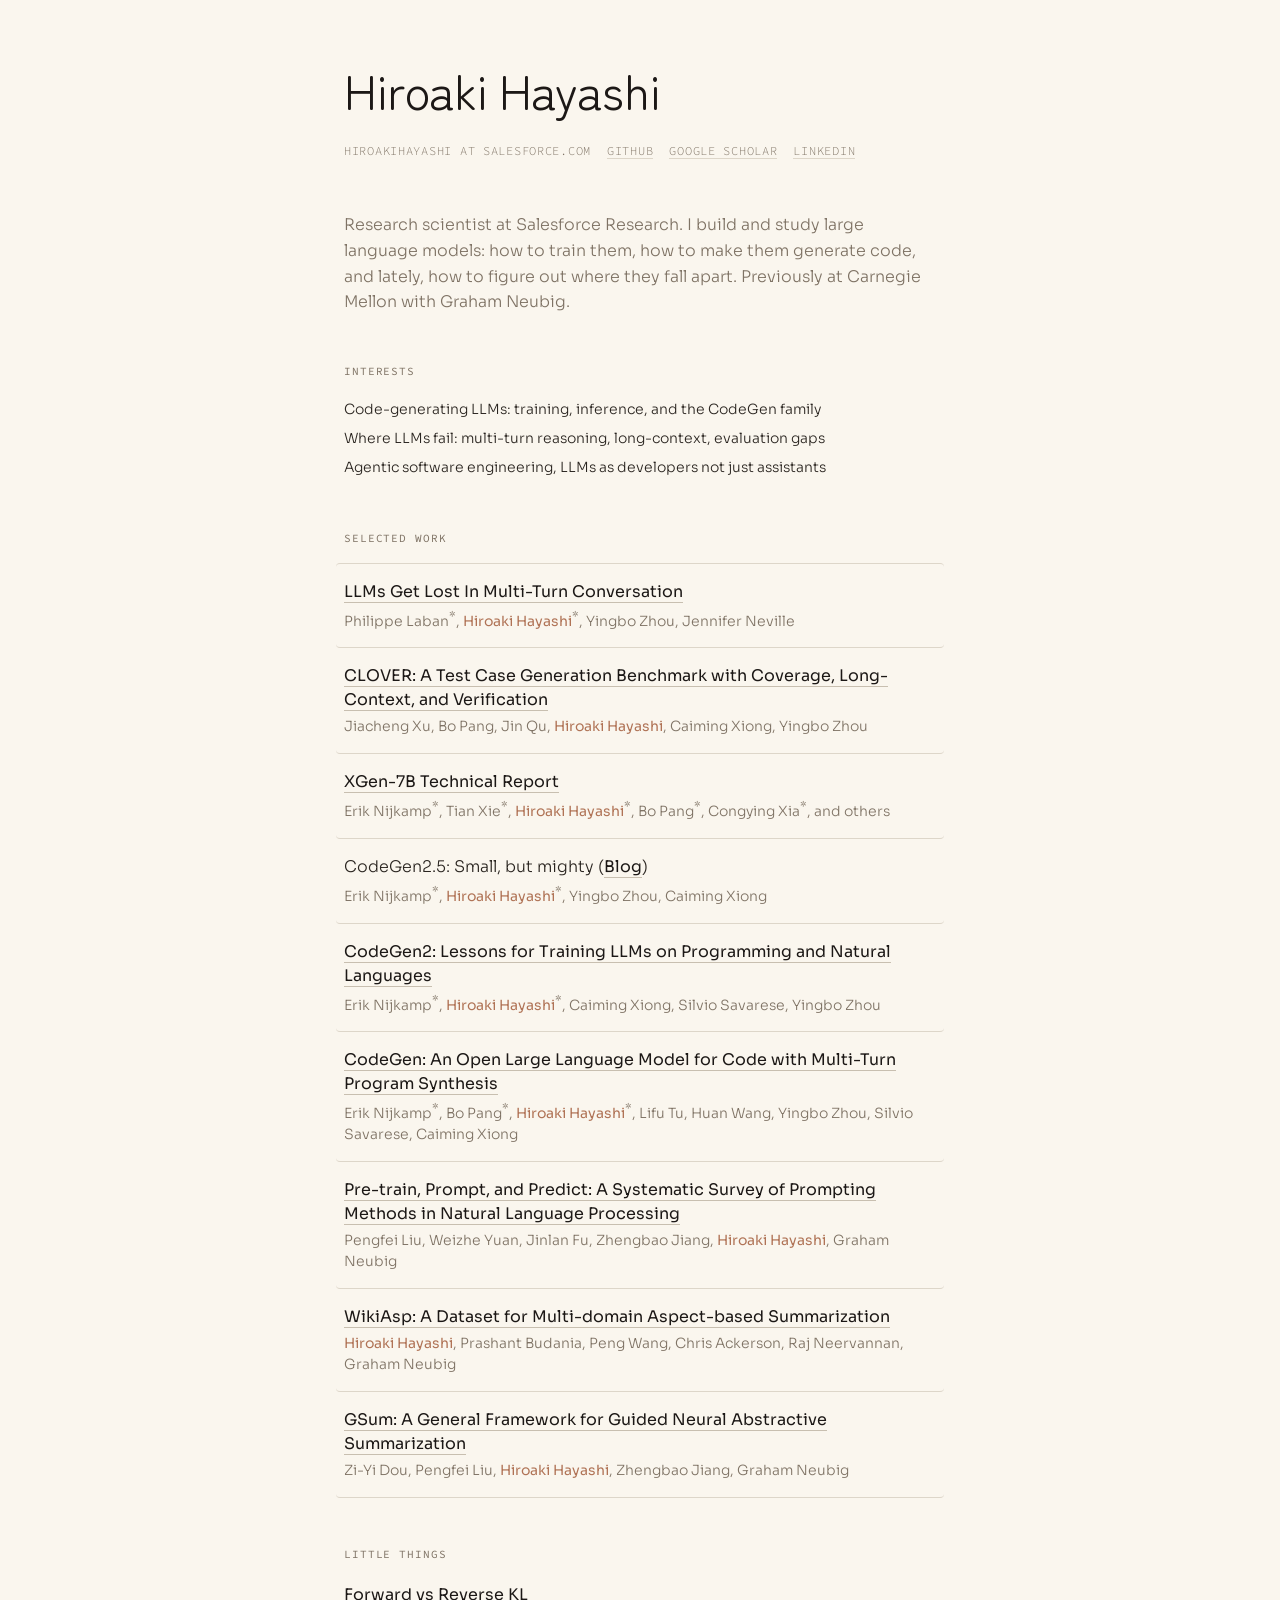
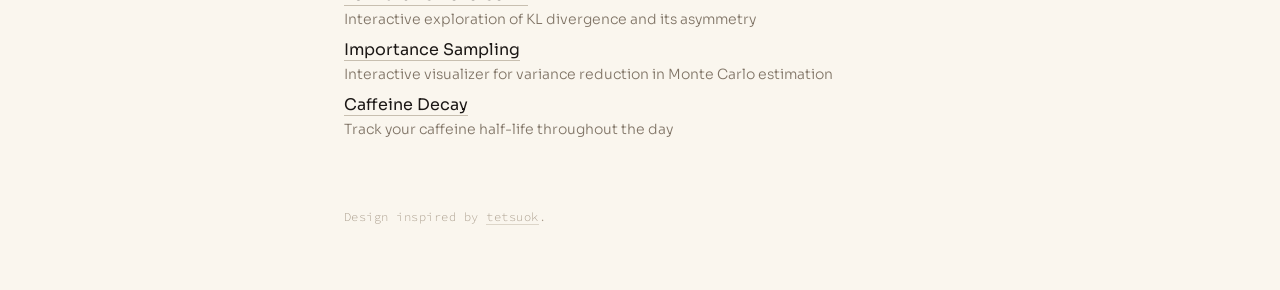
==== commit 160f5cfb: "add KL divergence page, unify styling across all pages Apply Zen/Wabi design system to kl-divergence" ====
--- a/index.html
+++ b/index.html
@@ -77,6 +77,10 @@
 
     <h2>Little Things</h2>
     <ul class="projects">
+      <li class="project-item">
+        <a href="kl-divergence.html">Forward vs Reverse KL</a>
+        <span class="project-desc">Interactive exploration of KL divergence and its asymmetry</span>
+      </li>
       <li class="project-item">
         <a href="importance_sampling.html">Importance Sampling</a>
         <span class="project-desc">Interactive visualizer for variance reduction in Monte Carlo estimation</span>
--- a/css/site.css
+++ b/css/site.css
@@ -138,6 +138,7 @@
   letter-spacing: -0.02em;
   line-height: 1.05;
   margin-bottom: var(--space-lg);
+  text-wrap: balance;
 }
 
 /* ============================================
@@ -160,6 +161,7 @@
   text-transform: uppercase;
   letter-spacing: 0.06em;
   color: var(--text-secondary);
+  padding: var(--space-xs) 0;
 }
 
 header nav li a {
@@ -182,6 +184,7 @@
   color: var(--text-secondary);
   line-height: 1.6;
   margin-bottom: var(--space-2xl);
+  text-wrap: pretty;
 }
 
 /* ============================================
@@ -196,6 +199,7 @@
   letter-spacing: 0.08em;
   color: var(--text-secondary);
   margin-bottom: var(--space-md);
+  text-wrap: balance;
 }
 
 /* ============================================
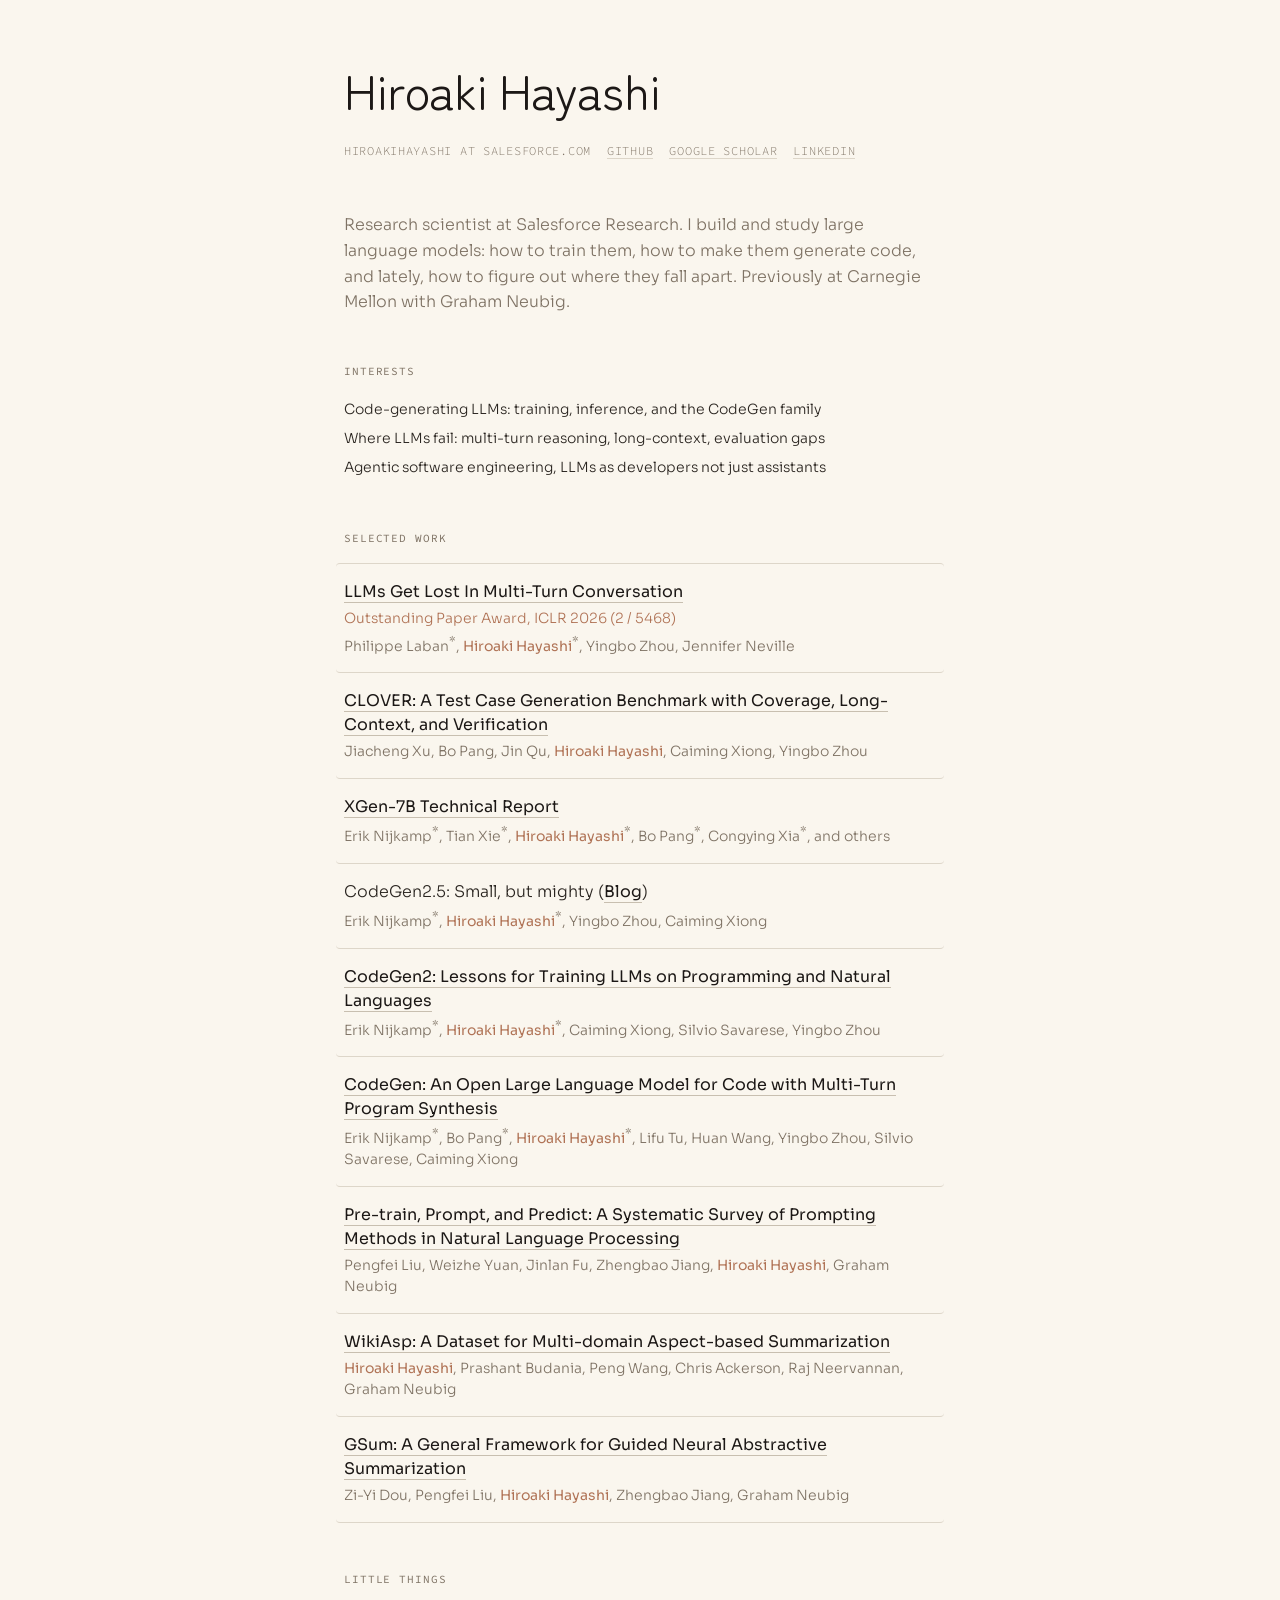
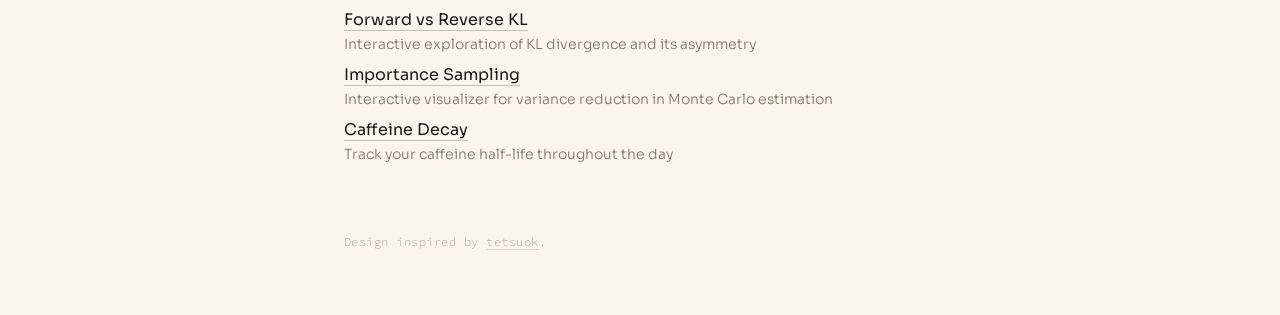
==== commit e8605a36: "add ICLR 2026 outstanding paper award to LLMs Get Lost Co-Authored-By: Claude Sonnet 4.6 <noreply@an" ====
--- a/index.html
+++ b/index.html
@@ -39,6 +39,7 @@
     <ul class="publications">
       <li class="bibitem">
         <a href="https://arxiv.org/abs/2505.06120">LLMs Get Lost In Multi-Turn Conversation</a>
+        <span class="venue">Outstanding Paper Award, ICLR 2026 (2 / 5468)</span>
         <span class="authors">Philippe Laban<sup>*</sup>, <span class="me">Hiroaki Hayashi</span><sup>*</sup>, Yingbo Zhou, Jennifer Neville</span>
       </li>
       <li class="bibitem">
--- a/css/site.css
+++ b/css/site.css
@@ -296,6 +296,13 @@
   font-weight: 400;
 }
 
+.bibitem .venue {
+  display: block;
+  font-size: var(--body-sm);
+  color: var(--accent);
+  margin-top: var(--space-xs);
+}
+
 /* ============================================
    Footnote
    ============================================ */
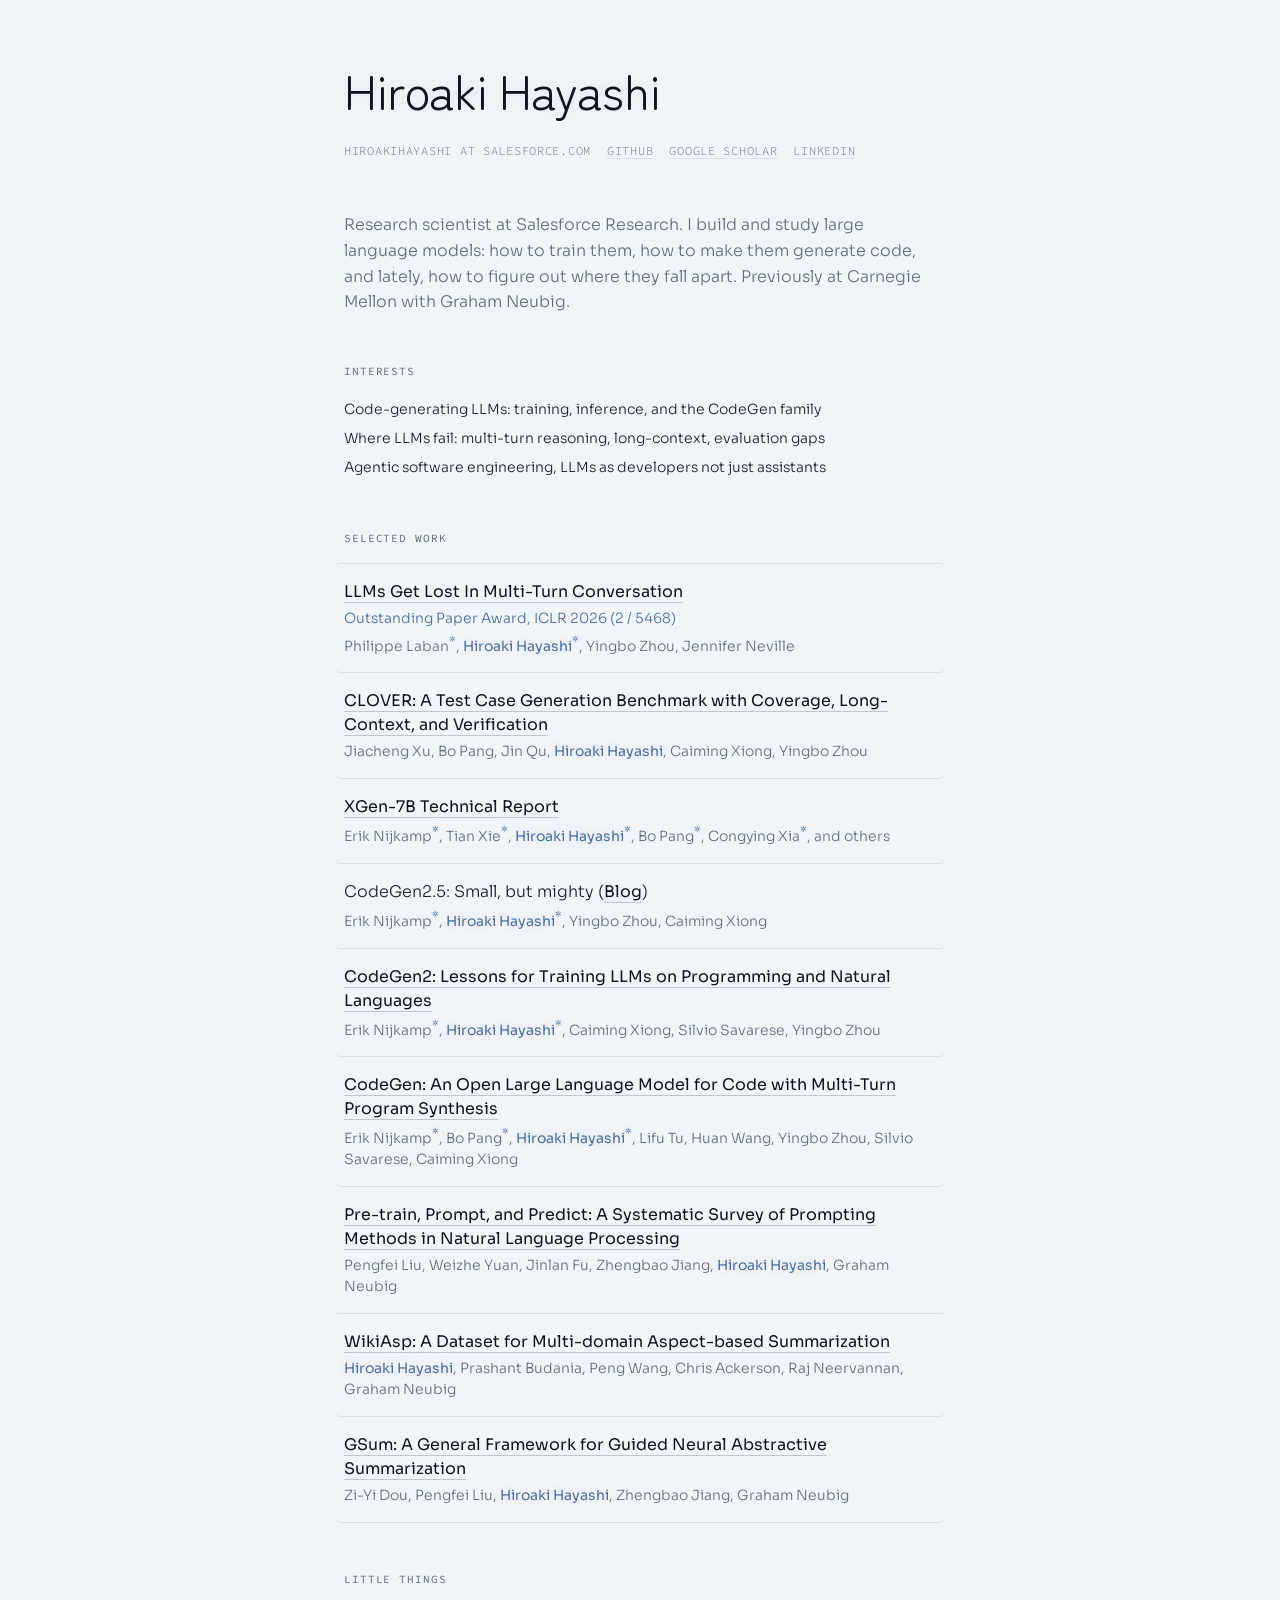
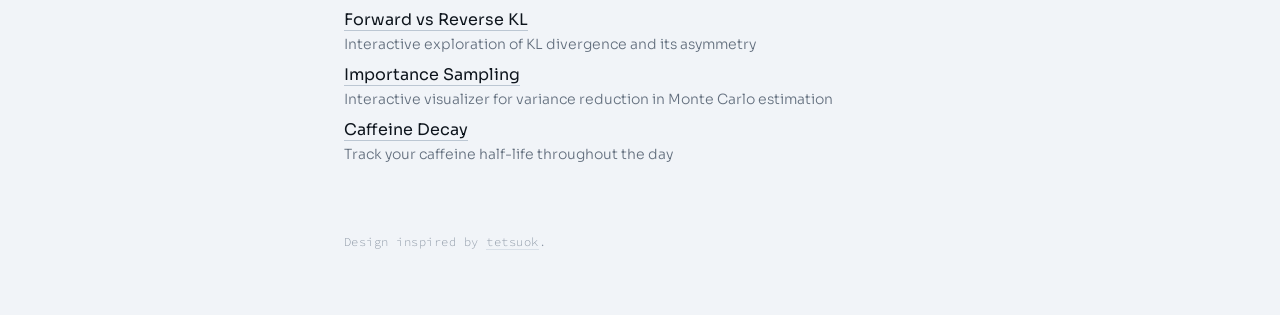
==== commit 1b8a8960: "." ====
--- a/index.html
+++ b/index.html
@@ -96,159 +96,5 @@
       Design inspired by <a href="https://github.com/tetsuok">tetsuok</a>.
     </div>
   </div>
-  <canvas id="brush-cursor" aria-hidden="true"></canvas>
-  <script>
-    // ============================================
-    // Time-aware atmosphere
-    // Subtly shifts light-mode palette by time of day
-    // ============================================
-    (function() {
-      var hour = new Date().getHours();
-      var isDark = window.matchMedia('(prefers-color-scheme: dark)').matches;
-      if (isDark) return; // dark mode is already the tea house
-
-      var html = document.documentElement;
-
-      if (hour >= 6 && hour < 12) {
-        // Morning — warmer, slightly brighter
-        html.style.setProperty('--background', '#FAF6EE');
-        html.style.setProperty('--surface', '#FFFDF9');
-        html.style.setProperty('--text-secondary', '#7F7365');
-      } else if (hour >= 17 && hour < 21) {
-        // Evening — settling into warmth
-        html.style.setProperty('--background', '#EDE7DC');
-        html.style.setProperty('--surface', '#F5F0E7');
-        html.style.setProperty('--surface-raised', '#E3DDD2');
-        html.style.setProperty('--text-secondary', '#8F8375');
-      } else if (hour >= 21 || hour < 6) {
-        // Night — deeper warmth for light-mode users
-        html.style.setProperty('--background', '#E0D8CC');
-        html.style.setProperty('--surface', '#EAE3D8');
-        html.style.setProperty('--surface-raised', '#D8D0C4');
-        html.style.setProperty('--border', '#CFC7BA');
-        html.style.setProperty('--text-secondary', '#958979');
-      }
-      // Afternoon (12–16): canonical palette, no overrides
-    })();
-
-    // ============================================
-    // Dry brush cursor
-    // Faint ink trail behind cursor, fades quickly
-    // Disabled on touch devices and prefers-reduced-motion
-    // ============================================
-    (function() {
-      var hasHover = window.matchMedia('(hover: hover)').matches;
-      var reducedMotion = window.matchMedia('(prefers-reduced-motion: reduce)').matches;
-      if (!hasHover || reducedMotion) return;
-
-      var canvas = document.getElementById('brush-cursor');
-      if (!canvas) return;
-      var ctx = canvas.getContext('2d');
-      var dpr = window.devicePixelRatio || 1;
-      var points = [];
-      var lastX = 0, lastY = 0;
-      var animating = false;
-      var isDark = window.matchMedia('(prefers-color-scheme: dark)').matches;
-      var inkR = isDark ? 180 : 90;
-      var inkG = isDark ? 170 : 80;
-      var inkB = isDark ? 155 : 65;
-
-      window.matchMedia('(prefers-color-scheme: dark)').addEventListener('change', function(e) {
-        isDark = e.matches;
-        inkR = isDark ? 180 : 90;
-        inkG = isDark ? 170 : 80;
-        inkB = isDark ? 155 : 65;
-      });
-
-      function resizeCanvas() {
-        dpr = window.devicePixelRatio || 1;
-        canvas.width = window.innerWidth * dpr;
-        canvas.height = window.innerHeight * dpr;
-        canvas.style.width = window.innerWidth + 'px';
-        canvas.style.height = window.innerHeight + 'px';
-        ctx.setTransform(dpr, 0, 0, dpr, 0, 0);
-      }
-
-      resizeCanvas();
-      window.addEventListener('resize', resizeCanvas);
-
-      document.addEventListener('mousemove', function(e) {
-        var dx = e.clientX - lastX;
-        var dy = e.clientY - lastY;
-        var speed = Math.sqrt(dx * dx + dy * dy);
-        var width = Math.max(0.3, Math.min(3, 4 - speed * 0.08));
-
-        points.push({
-          x: e.clientX,
-          y: e.clientY,
-          width: width,
-          born: Date.now()
-        });
-
-        lastX = e.clientX;
-        lastY = e.clientY;
-
-        if (!animating) {
-          animating = true;
-          requestAnimationFrame(render);
-        }
-      });
-
-      function render() {
-        var now = Date.now();
-        ctx.clearRect(0, 0, window.innerWidth, window.innerHeight);
-
-        // Draw connecting lines between adjacent points
-        for (var i = 0; i < points.length; i++) {
-          var p = points[i];
-          var age = (now - p.born) / 1000;
-          var life = Math.max(0, 1 - age / 0.8);
-
-          if (life <= 0) continue;
-
-          var alpha = 0.08 * life * life;
-
-          ctx.beginPath();
-          ctx.arc(p.x, p.y, p.width, 0, Math.PI * 2);
-          ctx.fillStyle = 'rgba(' + inkR + ', ' + inkG + ', ' + inkB + ', ' + alpha + ')';
-          ctx.fill();
-
-          if (i > 0) {
-            var prev = points[i - 1];
-            var prevLife = Math.max(0, 1 - ((now - prev.born) / 1000) / 0.8);
-            if (prevLife > 0 && (p.born - prev.born) < 50) {
-              var lineAlpha = Math.min(alpha, 0.08 * prevLife * prevLife) * 0.7;
-              if (lineAlpha > 0.001) {
-                ctx.beginPath();
-                ctx.moveTo(prev.x, prev.y);
-                ctx.lineTo(p.x, p.y);
-                ctx.strokeStyle = 'rgba(' + inkR + ', ' + inkG + ', ' + inkB + ', ' + lineAlpha + ')';
-                ctx.lineWidth = Math.min(p.width, prev.width);
-                ctx.lineCap = 'round';
-                ctx.stroke();
-              }
-            }
-          }
-        }
-
-        // Prune dead points
-        while (points.length > 0 && (now - points[0].born) > 800) {
-          points.shift();
-        }
-
-        // Keep array bounded
-        if (points.length > 500) {
-          points = points.slice(-400);
-        }
-
-        if (points.length > 0) {
-          requestAnimationFrame(render);
-        } else {
-          ctx.clearRect(0, 0, window.innerWidth, window.innerHeight);
-          animating = false;
-        }
-      }
-    })();
-  </script>
 </body>
 </html>
--- a/css/site.css
+++ b/css/site.css
@@ -1,9 +1,10 @@
 /* ============================================
-   Structured Warmth — Zen / Wabi Design System
+   Selene — Zen / Lunar Design System
    Fonts: Zen Maru Gothic (display), Sora (body), Source Code Pro (mono)
    ============================================ */
 
 :root {
+  color-scheme: light dark;
   /* Typography */
   --font-display: "Zen Maru Gothic", "Sora", sans-serif;
   --font-body: "Sora", "DM Sans", system-ui, sans-serif;
@@ -33,35 +34,45 @@
   /* Motion */
   --ease: cubic-bezier(0.25, 0.1, 0.25, 1);
 
-  /* Light mode — 日向 (Hinata) */
-  --background: #F5F1EA;
-  --surface: #FDFCF9;
-  --surface-raised: #EDE8DF;
-  --border: #DDD6C9;
-  --border-visible: #C8BFB0;
-  --text-disabled: #A89B8A;
-  --text-secondary: #8A7E70;
-  --text-primary: #2A2520;
-  --text-display: #1C1816;
-  --accent: #B07356;
-  --interactive: #5A7E8A;
-  --success: #7B8F6A;
+  /* Light mode — 月光 (Gekko) */
+  --background: #F1F4F8;
+  --surface: #FBFCFE;
+  --surface-raised: #E6EBF1;
+  --border: #D9E0E8;
+  --border-visible: #BCC7D3;
+  --text-disabled: #8A95A3;
+  --text-secondary: #626E7D;
+  --text-primary: #1B222B;
+  --text-display: #0E151D;
+  --accent: #4A6E9B;
+  --interactive: #376E82;
+  --success: #4F8C79;
+
+  /* Glow — 蛍 (Hotaru). Moonlight barely reads on a pale ground, so light
+     mode gets a tight tinted aura and dark mode gets the real halo. */
+  --moonlight: 0 0 22px rgba(74, 110, 155, 0.13);
+  --firefly-core: rgba(74, 110, 155, 0.55);
+  --firefly-halo: rgba(74, 110, 155, 0.18);
 }
 
 @media (prefers-color-scheme: dark) {
   :root {
-    --background: #1C1916;
-    --surface: #252119;
-    --surface-raised: #2E2A22;
-    --border: #3A352D;
-    --border-visible: #4D463B;
-    --text-disabled: #5E5548;
-    --text-secondary: #9A8E7E;
-    --text-primary: #DDD4C6;
-    --text-display: #F0EAE0;
-    --accent: #C4845F;
-    --interactive: #7BA0AB;
-    --success: #8FA07A;
+    --background: #0F141A;
+    --surface: #161C24;
+    --surface-raised: #1E262F;
+    --border: #2A333D;
+    --border-visible: #3B4653;
+    --text-disabled: #5C6773;
+    --text-secondary: #8C99A8;
+    --text-primary: #D2DAE3;
+    --text-display: #EEF3F8;
+    --accent: #8FB4DC;
+    --interactive: #7FAABF;
+    --success: #7FBBA2;
+
+    --moonlight: 0 0 18px rgba(143, 180, 220, 0.28), 0 0 46px rgba(143, 180, 220, 0.10);
+    --firefly-core: rgba(143, 180, 220, 0.85);
+    --firefly-halo: rgba(143, 180, 220, 0.30);
   }
 }
 
@@ -139,6 +150,7 @@
   line-height: 1.05;
   margin-bottom: var(--space-lg);
   text-wrap: balance;
+  text-shadow: var(--moonlight);
 }
 
 /* ============================================
@@ -294,7 +306,50 @@
 .bibitem .authors .me {
   color: var(--accent);
   font-weight: 400;
-}
+  text-shadow: 0 0 12px var(--firefly-halo);
+}
+
+/* ============================================
+   Fireflies — the equal-contribution asterisks
+   Already scattered like points of light. Each drifts on its own
+   period so they never pulse in unison; negative delays start them
+   mid-cycle so the page never opens with every one of them dark.
+   ============================================ */
+
+.bibitem .authors sup {
+  color: var(--accent);
+  text-shadow: 0 0 4px var(--firefly-halo);
+}
+
+@keyframes firefly {
+  0%, 100% { opacity: 0.5; text-shadow: 0 0 3px var(--firefly-halo); }
+  50%      { opacity: 1;   text-shadow: 0 0 7px var(--firefly-core),
+                                        0 0 16px var(--firefly-halo); }
+}
+
+@media (prefers-reduced-motion: no-preference) {
+  .bibitem .authors sup {
+    animation: firefly var(--dur, 7s) var(--ease) infinite;
+    animation-delay: calc(var(--row, 0) * -1.7s + var(--col, 0) * -1.1s);
+    --dur: calc(6.5s + var(--row, 0) * 0.9s + var(--col, 0) * 0.6s);
+  }
+}
+
+.bibitem:nth-child(1) { --row: 0; }
+.bibitem:nth-child(2) { --row: 1; }
+.bibitem:nth-child(3) { --row: 2; }
+.bibitem:nth-child(4) { --row: 3; }
+.bibitem:nth-child(5) { --row: 4; }
+.bibitem:nth-child(6) { --row: 5; }
+.bibitem:nth-child(7) { --row: 6; }
+.bibitem:nth-child(8) { --row: 7; }
+.bibitem:nth-child(9) { --row: 8; }
+
+.authors sup:nth-of-type(1) { --col: 0; }
+.authors sup:nth-of-type(2) { --col: 1; }
+.authors sup:nth-of-type(3) { --col: 2; }
+.authors sup:nth-of-type(4) { --col: 3; }
+.authors sup:nth-of-type(5) { --col: 4; }
 
 .bibitem .venue {
   display: block;
@@ -350,24 +405,7 @@
 h2:nth-of-type(3) { animation: fadeInUp 600ms var(--ease) 400ms both; }
 .footnote         { animation: fadeInUp 600ms var(--ease) 480ms both; }
 
-/* ============================================
-   Generative elements (canvases)
-   ============================================ */
-
-#brush-cursor {
-  position: fixed;
-  top: 0;
-  left: 0;
-  width: 100%;
-  height: 100%;
-  pointer-events: none;
-  z-index: 9999;
-}
-
 @media (prefers-reduced-motion: reduce) {
-  #brush-cursor {
-    display: none;
-  }
   h1, header, .bio, .interests, .projects, h2, .publications, .footnote {
     animation: none;
   }
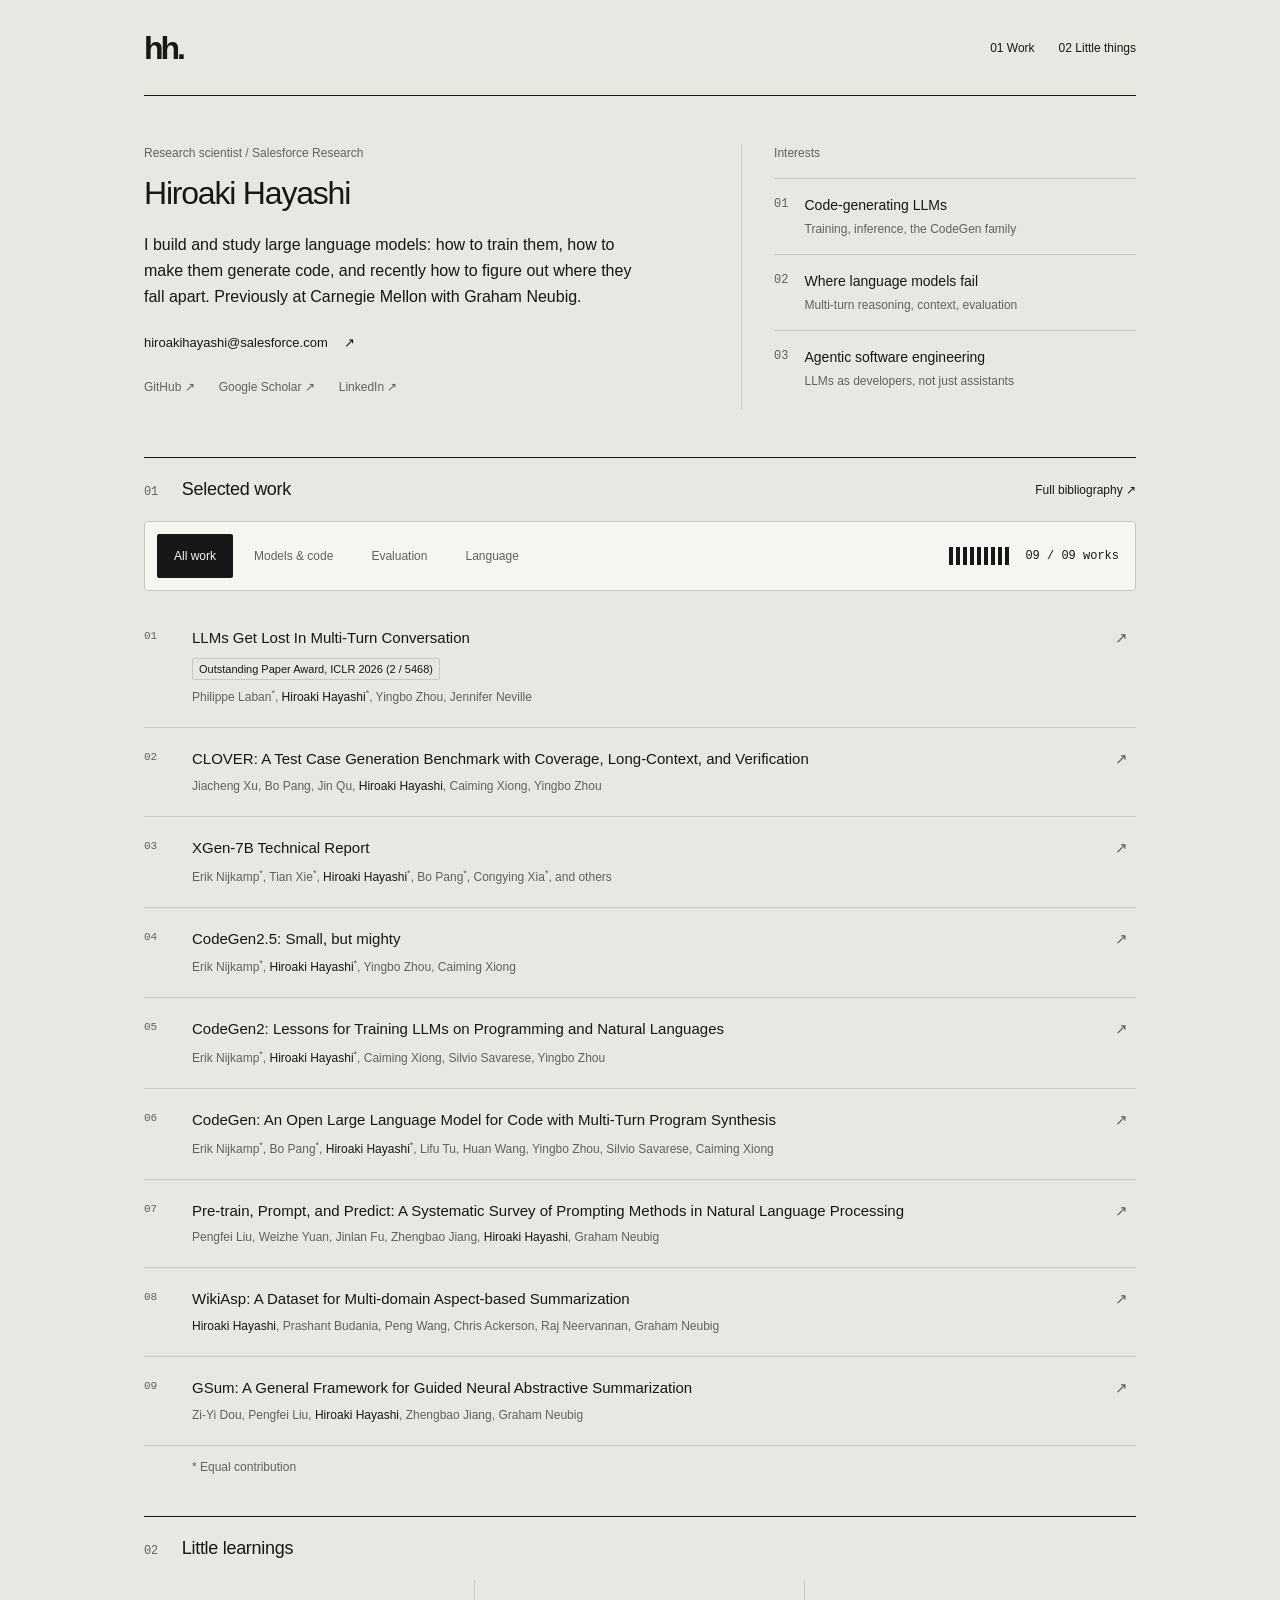
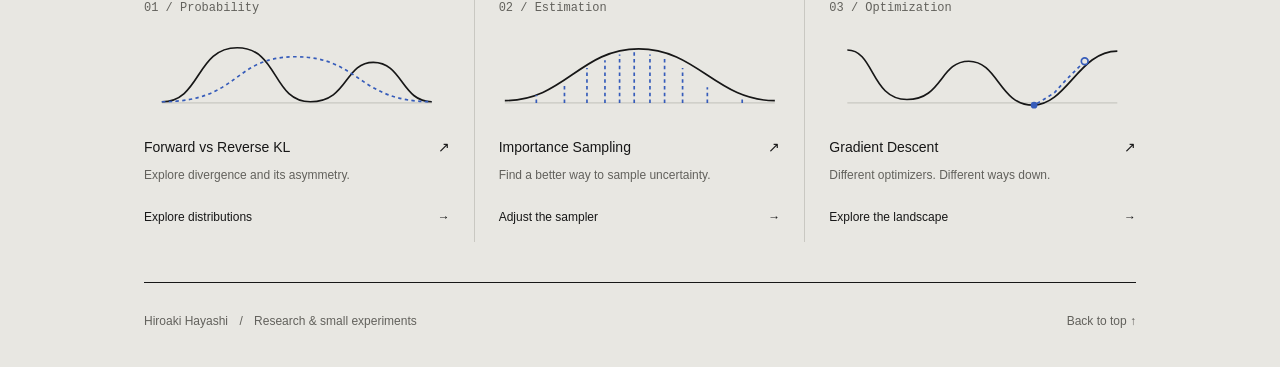
==== commit 181e5afa: "make it cleaner" ====
--- a/index.html
+++ b/index.html
@@ -4,97 +4,107 @@
   <meta charset="UTF-8">
   <meta name="viewport" content="width=device-width, initial-scale=1.0">
   <meta http-equiv="Content-Type" content="text/html;charset=UTF-8">
-  <link rel="preconnect" href="https://fonts.googleapis.com">
-  <link rel="preconnect" href="https://fonts.gstatic.com" crossorigin>
-  <link href="https://fonts.googleapis.com/css2?family=Zen+Maru+Gothic:wght@300;400;500;700&family=Sora:wght@300;400;500&family=Source+Code+Pro:wght@400;500&display=swap" rel="stylesheet">
+  <meta name="description" content="Hiroaki Hayashi — research scientist at Salesforce Research.">
+  <script src="js/site.js" defer></script>
   <link rel="stylesheet" type="text/css" href="css/site.css">
   <link rel="shortcut icon" type="image/x-icon" href="favicon.ico"/>
   <title>Hiroaki Hayashi</title>
 </head>
 <body>
-  <div class="wrapper">
-    <h1>Hiroaki Hayashi</h1>
-
-    <header>
-      <nav>
-        <ul>
-          <li>hiroakihayashi at salesforce.com</li>
-          <li><a href="https://github.com/rooa">GitHub</a></li>
-          <li><a href="https://scholar.google.com/citations?user=dhdP1fIAAAAJ">Google Scholar</a></li>
-          <li><a href="https://www.linkedin.com/in/hiroakihayashi">LinkedIn</a></li>
-        </ul>
-      </nav>
+  <a class="skip-link" href="#work">Skip to selected work</a>
+  <div class="wrapper" id="top">
+    <header class="masthead">
+      <a class="wordmark" href="#top" aria-label="Hiroaki Hayashi, top of page">hh.</a>
+      <nav aria-label="Page sections"><a href="#work">01 Work</a><a href="#experiments">02 Little things</a></nav>
     </header>
-
-    <p class="bio">Research scientist at Salesforce Research. I build and study large language models: how to train them, how to make them generate code, and lately, how to figure out where they fall apart. Previously at Carnegie Mellon with Graham Neubig.</p>
-
-    <h2>Interests</h2>
-    <ul class="interests">
-      <li>Code-generating LLMs: training, inference, and the CodeGen family</li>
-      <li>Where LLMs fail: multi-turn reasoning, long-context, evaluation gaps</li>
-      <li>Agentic software engineering, LLMs as developers not just assistants</li>
-    </ul>
-
-    <h2>Selected Work</h2>
+    <main>
+    <section class="profile" aria-labelledby="name">
+      <div class="identity">
+        <p class="eyebrow">Research scientist / Salesforce Research</p>
+        <h1 id="name">Hiroaki Hayashi</h1>
+        <p class="bio">I build and study large language models: how to train them, how to make them generate code, and recently how to figure out where they fall apart. Previously at Carnegie Mellon with Graham Neubig.</p>
+        <a class="email" href="mailto:hiroakihayashi@salesforce.com">hiroakihayashi@salesforce.com <span aria-hidden="true">↗</span></a>
+        <nav class="connections" aria-label="Elsewhere"><a href="https://github.com/rooa">GitHub ↗</a><a href="https://scholar.google.com/citations?user=dhdP1fIAAAAJ">Google Scholar ↗</a><a href="https://www.linkedin.com/in/hiroakihayashi">LinkedIn ↗</a></nav>
+      </div>
+      <aside class="interests" aria-labelledby="interests-title">
+        <h2 id="interests-title">Interests</h2>
+        <ol>
+          <li><span class="index">01</span><div>Code-generating LLMs<span>Training, inference, the CodeGen family</span></div></li>
+          <li><span class="index">02</span><div>Where language models fail<span>Multi-turn reasoning, context, evaluation</span></div></li>
+          <li><span class="index">03</span><div>Agentic software engineering<span>LLMs as developers, not just assistants</span></div></li>
+        </ol>
+      </aside>
+    </section>
+    <section id="work" aria-labelledby="work-title">
+    <div class="section-heading"><h2 id="work-title"><span class="index">01</span> Selected work</h2><a class="text-link" href="https://scholar.google.com/citations?user=dhdP1fIAAAAJ">Full bibliography ↗</a></div>
+    <div class="work-controls" hidden>
+      <div class="filter-group" role="group" aria-label="Filter selected work">
+        <button type="button" data-filter="all" aria-pressed="true">All work</button>
+        <button type="button" data-filter="models" aria-pressed="false">Models &amp; code</button>
+        <button type="button" data-filter="evaluation" aria-pressed="false">Evaluation</button>
+        <button type="button" data-filter="language" aria-pressed="false">Language</button>
+      </div>
+      <div class="selection-readout"><span class="selection-track" aria-hidden="true"></span><output id="work-count" aria-live="polite" aria-atomic="true">09 / 09 works</output></div>
+    </div>
     <ul class="publications">
-      <li class="bibitem">
+      <li class="bibitem" data-category="evaluation" data-index="01">
         <a href="https://arxiv.org/abs/2505.06120">LLMs Get Lost In Multi-Turn Conversation</a>
         <span class="venue">Outstanding Paper Award, ICLR 2026 (2 / 5468)</span>
         <span class="authors">Philippe Laban<sup>*</sup>, <span class="me">Hiroaki Hayashi</span><sup>*</sup>, Yingbo Zhou, Jennifer Neville</span>
       </li>
-      <li class="bibitem">
+      <li class="bibitem" data-category="evaluation" data-index="02">
         <a href="https://arxiv.org/abs/2502.08806">CLOVER: A Test Case Generation Benchmark with Coverage, Long-Context, and Verification</a>
         <span class="authors">Jiacheng Xu, Bo Pang, Jin Qu, <span class="me">Hiroaki Hayashi</span>, Caiming Xiong, Yingbo Zhou</span>
       </li>
-      <li class="bibitem">
+      <li class="bibitem" data-category="models" data-index="03">
         <a href="https://arxiv.org/abs/2309.03450">XGen-7B Technical Report</a>
         <span class="authors">Erik Nijkamp<sup>*</sup>, Tian Xie<sup>*</sup>, <span class="me">Hiroaki Hayashi</span><sup>*</sup>, Bo Pang<sup>*</sup>, Congying Xia<sup>*</sup>, and others</span>
       </li>
-      <li class="bibitem">
-        CodeGen2.5: Small, but mighty (<a href="https://blog.salesforceairesearch.com/codegen25/">Blog</a>)
+      <li class="bibitem" data-category="models" data-index="04">
+        <a href="https://blog.salesforceairesearch.com/codegen25/">CodeGen2.5: Small, but mighty</a>
         <span class="authors">Erik Nijkamp<sup>*</sup>, <span class="me">Hiroaki Hayashi</span><sup>*</sup>, Yingbo Zhou, Caiming Xiong</span>
       </li>
-      <li class="bibitem">
+      <li class="bibitem" data-category="models" data-index="05">
         <a href="https://arxiv.org/abs/2305.02309">CodeGen2: Lessons for Training LLMs on Programming and Natural Languages</a>
         <span class="authors">Erik Nijkamp<sup>*</sup>, <span class="me">Hiroaki Hayashi</span><sup>*</sup>, Caiming Xiong, Silvio Savarese, Yingbo Zhou</span>
       </li>
-      <li class="bibitem">
+      <li class="bibitem" data-category="models" data-index="06">
         <a href="https://arxiv.org/abs/2203.13474">CodeGen: An Open Large Language Model for Code with Multi-Turn Program Synthesis</a>
         <span class="authors">Erik Nijkamp<sup>*</sup>, Bo Pang<sup>*</sup>, <span class="me">Hiroaki Hayashi</span><sup>*</sup>, Lifu Tu, Huan Wang, Yingbo Zhou, Silvio Savarese, Caiming Xiong</span>
       </li>
-      <li class="bibitem">
+      <li class="bibitem" data-category="language" data-index="07">
         <a href="https://arxiv.org/abs/2107.13586">Pre-train, Prompt, and Predict: A Systematic Survey of Prompting Methods in Natural Language Processing</a>
         <span class="authors">Pengfei Liu, Weizhe Yuan, Jinlan Fu, Zhengbao Jiang, <span class="me">Hiroaki Hayashi</span>, Graham Neubig</span>
       </li>
-      <li class="bibitem">
+      <li class="bibitem" data-category="language" data-index="08">
         <a href="https://doi.org/10.1162/tacl_a_00362">WikiAsp: A Dataset for Multi-domain Aspect-based Summarization</a>
         <span class="authors"><span class="me">Hiroaki Hayashi</span>, Prashant Budania, Peng Wang, Chris Ackerson, Raj Neervannan, Graham Neubig</span>
       </li>
-      <li class="bibitem">
+      <li class="bibitem" data-category="language" data-index="09">
         <a href="https://aclanthology.org/2021.naacl-main.384">GSum: A General Framework for Guided Neural Abstractive Summarization</a>
         <span class="authors">Zi-Yi Dou, Pengfei Liu, <span class="me">Hiroaki Hayashi</span>, Zhengbao Jiang, Graham Neubig</span>
       </li>
     </ul>
 
-    <h2>Little Things</h2>
+    <p class="contribution-note">* Equal contribution</p>
+    </section>
+    <section id="experiments" aria-labelledby="experiments-title">
+    <div class="section-heading"><h2 id="experiments-title"><span class="index">02</span> Little learnings</h2></div>
     <ul class="projects">
       <li class="project-item">
-        <a href="kl-divergence.html">Forward vs Reverse KL</a>
-        <span class="project-desc">Interactive exploration of KL divergence and its asymmetry</span>
+        <a href="kl-divergence.html"><span class="project-number">01 / Probability</span><svg viewBox="0 0 240 64" aria-hidden="true"><path class="plot-axis" d="M0 55H240"/><path d="M0 54C35 54 30 6 67 6S98 54 132 54 162 19 188 19 213 54 240 54"/><path class="plot-secondary" d="M0 54C70 54 62 14 119 14S174 54 240 54"/></svg><span class="project-title">Forward vs Reverse KL <span aria-hidden="true">↗</span></span><span class="project-desc">Explore divergence and its asymmetry.</span><span class="project-action">Explore distributions <span aria-hidden="true">→</span></span></a>
       </li>
       <li class="project-item">
-        <a href="importance_sampling.html">Importance Sampling</a>
-        <span class="project-desc">Interactive visualizer for variance reduction in Monte Carlo estimation</span>
+        <a href="importance_sampling.html"><span class="project-number">02 / Estimation</span><svg viewBox="0 0 240 64" aria-hidden="true"><path class="plot-axis" d="M0 55H240"/><path d="M0 53C53 53 67 7 119 7S188 53 240 53"/><path class="plot-secondary" d="M28 55V48M53 55V39M73 55V24M89 55V17M102 55V12M115 55V9M129 55V12M142 55V16M158 55V24M180 55V41M211 55V50"/></svg><span class="project-title">Importance Sampling <span aria-hidden="true">↗</span></span><span class="project-desc">Find a better way to sample uncertainty.</span><span class="project-action">Adjust the sampler <span aria-hidden="true">→</span></span></a>
       </li>
       <li class="project-item">
-        <a href="caffeine.html">Caffeine Decay</a>
-        <span class="project-desc">Track your caffeine half-life throughout the day</span>
+        <a href="gradient-descent.html"><span class="project-number">03 / Optimization</span><svg viewBox="0 0 240 64" aria-hidden="true"><path class="plot-axis" d="M0 55H240"/><path d="M0 8C24 8 21 52 53 52S82 18 108 18 135 57 165 57 206 9 240 9"/><path class="plot-secondary" d="M211 18 194 35 184 46 173 53 166 57"/><circle cx="211" cy="18" r="3" style="fill:var(--surface-aluminum);stroke:var(--function-experiment)"/><circle cx="166" cy="57" r="3" style="fill:var(--function-experiment);stroke:none"/></svg><span class="project-title">Gradient Descent <span aria-hidden="true">↗</span></span><span class="project-desc">Different optimizers. Different ways down.</span><span class="project-action">Explore the landscape <span aria-hidden="true">→</span></span></a>
       </li>
     </ul>
 
-    <div class="footnote">
-      Design inspired by <a href="https://github.com/tetsuok">tetsuok</a>.
-    </div>
+    </section>
+    </main>
+    <footer><span>Hiroaki Hayashi <span class="footer-divider">/</span> Research &amp; small experiments</span><a href="#top">Back to top ↑</a></footer>
   </div>
 </body>
 </html>
--- a/css/site.css
+++ b/css/site.css
@@ -1,426 +1,121 @@
-/* ============================================
-   Selene — Zen / Lunar Design System
-   Fonts: Zen Maru Gothic (display), Sora (body), Source Code Pro (mono)
-   ============================================ */
-
+/* Blue identifies experiment diagrams. Black and position identify selection.
+   Neutral surfaces carry structure; there is no decorative live/status color. */
 :root {
-  color-scheme: light dark;
-  /* Typography */
-  --font-display: "Zen Maru Gothic", "Sora", sans-serif;
-  --font-body: "Sora", "DM Sans", system-ui, sans-serif;
-  --font-mono: "Source Code Pro", "SF Mono", monospace;
-
-  /* Type scale */
-  --display-xl: 72px;
-  --display-lg: 48px;
-  --display-md: 36px;
-  --heading: 24px;
-  --subheading: 18px;
-  --body: 16px;
-  --body-sm: 14px;
-  --caption: 12px;
-  --label: 11px;
-
-  /* Spacing */
-  --space-xs: 4px;
-  --space-sm: 8px;
-  --space-md: 16px;
-  --space-lg: 24px;
-  --space-xl: 32px;
-  --space-2xl: 48px;
-  --space-3xl: 64px;
-  --space-4xl: 96px;
-
-  /* Motion */
-  --ease: cubic-bezier(0.25, 0.1, 0.25, 1);
-
-  /* Light mode — 月光 (Gekko) */
-  --background: #F1F4F8;
-  --surface: #FBFCFE;
-  --surface-raised: #E6EBF1;
-  --border: #D9E0E8;
-  --border-visible: #BCC7D3;
-  --text-disabled: #8A95A3;
-  --text-secondary: #626E7D;
-  --text-primary: #1B222B;
-  --text-display: #0E151D;
-  --accent: #4A6E9B;
-  --interactive: #376E82;
-  --success: #4F8C79;
-
-  /* Glow — 蛍 (Hotaru). Moonlight barely reads on a pale ground, so light
-     mode gets a tight tinted aura and dark mode gets the real halo. */
-  --moonlight: 0 0 22px rgba(74, 110, 155, 0.13);
-  --firefly-core: rgba(74, 110, 155, 0.55);
-  --firefly-halo: rgba(74, 110, 155, 0.18);
+  color-scheme: light;
+  --surface-aluminum: #e8e7e2;
+  --surface-paper: #f6f5f1;
+  --ink: #171717;
+  --graphite: #62615c;
+  --hairline: #c9c8c2;
+  --function-experiment: #365cba;
+  --font-body: "Helvetica Neue", Helvetica, Arial, sans-serif;
+  --font-mono: "SFMono-Regular", Consolas, "Liberation Mono", monospace;
 }
-
-@media (prefers-color-scheme: dark) {
-  :root {
-    --background: #0F141A;
-    --surface: #161C24;
-    --surface-raised: #1E262F;
-    --border: #2A333D;
-    --border-visible: #3B4653;
-    --text-disabled: #5C6773;
-    --text-secondary: #8C99A8;
-    --text-primary: #D2DAE3;
-    --text-display: #EEF3F8;
-    --accent: #8FB4DC;
-    --interactive: #7FAABF;
-    --success: #7FBBA2;
-
-    --moonlight: 0 0 18px rgba(143, 180, 220, 0.28), 0 0 46px rgba(143, 180, 220, 0.10);
-    --firefly-core: rgba(143, 180, 220, 0.85);
-    --firefly-halo: rgba(143, 180, 220, 0.30);
-  }
+* { box-sizing: border-box; }
+body { margin: 0; background: var(--surface-aluminum); color: var(--ink); font: 14px/1.5 var(--font-body); -webkit-font-smoothing: antialiased; }
+a { color: inherit; text-decoration: none; }
+button { font: inherit; }
+a, button { -webkit-tap-highlight-color: transparent; }
+:focus-visible { outline: 2px solid var(--ink); outline-offset: 4px; }
+[hidden] { display: none !important; }
+::selection { background: var(--ink); color: var(--surface-paper); }
+.wrapper { max-width: 1088px; margin: auto; padding: 0 48px; }
+.masthead { min-height: 96px; display: flex; align-items: center; gap: 24px; border-bottom: 1px solid var(--ink); }
+.wordmark { font-size: 32px; font-weight: 700; letter-spacing: -3px; min-width: 48px; }
+.masthead-label, .eyebrow, .index, .text-link, .project-number, .project-action, footer, .contribution-note { font-size: 12px; }
+.masthead-label { color: var(--graphite); }
+.masthead nav { display: flex; gap: 24px; margin-left: auto; }
+.masthead nav a, .connections a, footer a { display: inline-flex; align-items: center; min-height: 44px; }
+.masthead nav a { font-size: 12px; }
+a:hover { text-decoration: underline; text-underline-offset: 4px; }
+.profile { display: grid; grid-template-columns: 1.35fr 1fr; gap: 64px; padding: 48px 0; }
+.eyebrow { color: var(--graphite); margin: 0; }
+h1 { font-size: 32px; line-height: 1.2; font-weight: 500; letter-spacing: -1.2px; margin: 12px 0 20px; }
+.bio { font-size: 16px; line-height: 1.6; margin: 0 0 12px; max-width: 490px; }
+.previous { color: var(--graphite); font-size: 13px; margin: 0 0 20px; }
+.email { display: inline-flex; align-items: center; gap: 16px; min-height: 44px; font-size: 13px; }
+.connections { display: flex; gap: 24px; font-size: 12px; color: var(--graphite); }
+.interests { border-left: 1px solid var(--hairline); padding-left: 32px; align-self: stretch; }
+.interests h2 { margin: 0 0 16px; font-size: 12px; font-weight: 400; color: var(--graphite); }
+.interests ol { list-style: none; padding: 0; margin: 0; }
+.interests li { display: flex; gap: 16px; padding: 16px 0; border-top: 1px solid var(--hairline); }
+.index, .project-number { font-family: var(--font-mono); font-variant-numeric: tabular-nums; color: var(--graphite); }
+.interests li div > span { display: block; font-size: 12px; color: var(--graphite); margin-top: 4px; }
+section { scroll-margin-top: 24px; }
+.section-heading { display: flex; align-items: center; justify-content: space-between; gap: 16px; border-top: 1px solid var(--ink); min-height: 64px; }
+.section-heading h2 { display: flex; align-items: baseline; gap: 24px; font-size: 18px; font-weight: 500; margin: 0; letter-spacing: -.3px; }
+.text-link { display: inline-flex; align-items: center; min-height: 44px; }
+.work-controls { display: flex; align-items: center; justify-content: space-between; gap: 16px; background: var(--surface-paper); padding: 12px; border: 1px solid var(--hairline); border-radius: 4px; margin-bottom: 16px; }
+.filter-group { display: flex; gap: 4px; }
+.filter-group button { border: 1px solid transparent; border-radius: 2px; min-height: 44px; padding: 0 16px; color: var(--graphite); background: transparent; cursor: pointer; font-size: 12px; transition: background-color 90ms, color 90ms; }
+.filter-group button:hover { border-color: var(--hairline); color: var(--ink); }
+.filter-group button[aria-pressed="true"] { background: var(--ink); color: var(--surface-paper); }
+.filter-group button:active { transform: translateY(1px); }
+.selection-readout { display: flex; align-items: center; gap: 16px; padding-right: 4px; }
+.selection-track { display: flex; gap: 3px; }
+.selection-track i { display: block; width: 4px; height: 18px; background: var(--hairline); transition: background-color 90ms; }
+.selection-track i.selected { background: var(--ink); }
+output { font: 12px var(--font-mono); white-space: nowrap; font-variant-numeric: tabular-nums; }
+.publications { list-style: none; margin: 0; padding: 0; }
+.bibitem { position: relative; padding: 20px 40px 20px 48px; border-bottom: 1px solid var(--hairline); }
+.bibitem::before { content: attr(data-index); position: absolute; left: 0; top: 23px; font: 11px var(--font-mono); color: var(--graphite); }
+.bibitem > a { display: block; font-size: 15px; line-height: 1.5; font-weight: 500; }
+.bibitem > a::after { content: '↗'; position: absolute; right: 8px; top: 20px; color: var(--graphite); }
+.bibitem:has(a:hover) { background: var(--surface-paper); }
+.authors { display: block; color: var(--graphite); font-size: 12px; margin-top: 6px; line-height: 1.6; }
+.me { color: var(--ink); }
+sup { font-size: 9px; }
+.venue { display: inline-block; font-size: 11px; margin-top: 8px; padding: 2px 6px; border: 1px solid var(--hairline); border-radius: 2px; }
+.contribution-note { color: var(--graphite); margin: 12px 0 40px 48px; }
+.projects { list-style: none; padding: 0; margin: 0 0 40px; display: grid; grid-template-columns: repeat(3, 1fr); }
+.project-item { min-width: 0; border-right: 1px solid var(--hairline); }
+.project-item:last-child { border-right: 0; }
+.project-item > a { display: block; padding: 16px 24px; height: 100%; }
+.project-item:first-child > a { padding-left: 0; }
+.project-item:last-child > a { padding-right: 0; }
+.project-item > a:hover { text-decoration: none; background: var(--surface-paper); }
+.project-item svg { display: block; width: 100%; height: 72px; margin: 24px 0; fill: none; stroke: var(--ink); stroke-width: 1.5; }
+.project-item .plot-axis { stroke: var(--hairline); stroke-width: 1; }
+.project-item .plot-secondary { stroke: var(--function-experiment); stroke-dasharray: 3 3; }
+.project-title { display: flex; align-items: baseline; justify-content: space-between; gap: 8px; font-weight: 500; }
+.project-desc { display: block; font-size: 12px; color: var(--graphite); margin-top: 8px; }
+.project-action { display: flex; justify-content: space-between; margin-top: 24px; }
+footer { border-top: 1px solid var(--ink); display: flex; justify-content: space-between; align-items: center; gap: 16px; padding: 16px 0 24px; color: var(--graphite); }
+.footer-divider { padding: 0 8px; }
+.skip-link { position: fixed; top: -100px; left: 16px; background: var(--ink); color: var(--surface-paper); padding: 12px; z-index: 10; }
+.skip-link:focus { top: 16px; }
+@media (max-width: 850px) {
+  .wrapper { padding: 0 24px; }
+  .profile { gap: 32px; }
+  .interests { padding-left: 24px; }
+  .selection-track { display: none; }
+  .filter-group button { padding: 0 12px; }
 }
-
-/* ============================================
-   Base reset
-   ============================================ */
-
-*, *::before, *::after {
-  box-sizing: border-box;
-  margin: 0;
-  padding: 0;
+@media (max-width: 620px) {
+  .wrapper { padding: 0 20px; }
+  .masthead { min-height: 72px; gap: 16px; }
+  .masthead-label { display: none; }
+  .masthead nav { gap: 20px; }
+  .profile { grid-template-columns: 1fr; padding: 32px 0; gap: 24px; }
+  h1 { font-size: 30px; }
+  .interests { border-left: 0; padding-left: 0; }
+  .interests li { padding: 12px 0; }
+  .work-controls { flex-wrap: wrap; padding: 8px; gap: 8px; }
+  .filter-group { display: grid; grid-template-columns: 1fr 1fr; width: 100%; }
+  .selection-readout { width: 100%; justify-content: space-between; padding: 8px; }
+  .selection-track { display: flex; }
+  .section-heading { flex-wrap: wrap; padding: 12px 0; gap: 4px 16px; }
+  .section-heading h2 { font-size: 17px; gap: 16px; }
+  .bibitem { padding: 16px 24px 16px 32px; }
+  .bibitem::before { top: 20px; }
+  .bibitem > a::after { right: 0; top: 16px; }
+  .contribution-note { margin-left: 32px; }
+  .projects { grid-template-columns: 1fr; }
+  .project-item { border-right: 0; border-bottom: 1px solid var(--hairline); }
+  .project-item > a, .project-item:first-child > a, .project-item:last-child > a { padding: 24px 0; }
+  .project-item svg { max-width: 280px; margin: 16px 0; }
+  footer { align-items: flex-start; }
+  footer > span { max-width: 200px; }
+  footer a { flex-shrink: 0; }
 }
-
-html {
-  scroll-behavior: smooth;
-}
-
-body {
-  font-family: var(--font-body);
-  font-weight: 300;
-  font-size: var(--body);
-  line-height: 1.5;
-  background: var(--background);
-  color: var(--text-primary);
-  -webkit-font-smoothing: antialiased;
-  -moz-osx-font-smoothing: grayscale;
-  min-height: 100vh;
-  position: relative;
-}
-
-a {
-  color: var(--text-primary);
-  text-decoration: none;
-  border-bottom: 1px solid var(--border-visible);
-  transition: border-color 200ms var(--ease), color 200ms var(--ease);
-}
-
-a:hover {
-  color: var(--text-display);
-  border-bottom-color: var(--text-display);
-}
-
-ul {
-  list-style: none;
-}
-
-/* ============================================
-   Layout
-   ============================================ */
-
-.wrapper {
-  max-width: 640px;
-  margin: 0 auto;
-  padding: var(--space-3xl) var(--space-lg);
-  position: relative;
-  z-index: 1;
-}
-
-@media (max-width: 640px) {
-  .wrapper {
-    padding: var(--space-2xl) var(--space-md);
-  }
-}
-
-/* ============================================
-   Primary layer — Name
-   ============================================ */
-
-h1 {
-  font-family: var(--font-display);
-  font-size: clamp(40px, 8vw, var(--display-lg));
-  font-weight: 400;
-  color: var(--text-display);
-  letter-spacing: -0.02em;
-  line-height: 1.05;
-  margin-bottom: var(--space-lg);
-  text-wrap: balance;
-  text-shadow: var(--moonlight);
-}
-
-/* ============================================
-   Navigation — Tertiary layer
-   ============================================ */
-
-header nav {
-  margin-bottom: var(--space-2xl);
-}
-
-header nav ul {
-  display: flex;
-  flex-wrap: wrap;
-  gap: var(--space-md);
-}
-
-header nav li {
-  font-family: var(--font-mono);
-  font-size: var(--caption);
-  text-transform: uppercase;
-  letter-spacing: 0.06em;
-  color: var(--text-secondary);
-  padding: var(--space-xs) 0;
-}
-
-header nav li a {
-  color: var(--text-secondary);
-  border-bottom-color: var(--border);
-}
-
-header nav li a:hover {
-  color: var(--text-primary);
-  border-bottom-color: var(--text-primary);
-}
-
-/* ============================================
-   Secondary layer — Bio
-   ============================================ */
-
-.bio {
-  font-size: var(--body);
-  font-weight: 300;
-  color: var(--text-secondary);
-  line-height: 1.6;
-  margin-bottom: var(--space-2xl);
-  text-wrap: pretty;
-}
-
-/* ============================================
-   Section headings
-   ============================================ */
-
-h2 {
-  font-family: var(--font-mono);
-  font-size: var(--label);
-  font-weight: 400;
-  text-transform: uppercase;
-  letter-spacing: 0.08em;
-  color: var(--text-secondary);
-  margin-bottom: var(--space-md);
-  text-wrap: balance;
-}
-
-/* ============================================
-   Interests list
-   ============================================ */
-
-.interests {
-  margin-bottom: var(--space-2xl);
-}
-
-.interests li {
-  font-size: var(--body-sm);
-  color: var(--text-primary);
-  padding: var(--space-xs) 0;
-}
-
-/* ============================================
-   Projects
-   ============================================ */
-
-.projects {
-  margin-bottom: var(--space-2xl);
-}
-
-.project-item {
-  padding: var(--space-xs) 0;
-}
-
-.project-item a {
-  font-weight: 400;
-  color: var(--text-display);
-  border-bottom-color: var(--border-visible);
-}
-
-.project-item a:hover {
-  border-bottom-color: var(--text-display);
-}
-
-.project-desc {
-  display: block;
-  font-size: var(--body-sm);
-  color: var(--text-secondary);
-  margin-top: 2px;
-}
-
-/* ============================================
-   Publications
-   ============================================ */
-
-.publications {
-  margin-bottom: var(--space-2xl);
-}
-
-.bibitem {
-  padding: var(--space-md) var(--space-sm);
-  margin: 0 calc(-1 * var(--space-sm));
-  border-bottom: 1px solid var(--border);
-  border-radius: 4px;
-  transition: background-color 200ms var(--ease);
-}
-
-.bibitem:hover {
-  background-color: var(--surface-raised);
-}
-
-.bibitem:first-child {
-  border-top: 1px solid var(--border);
-}
-
-.bibitem a {
-  font-weight: 400;
-  color: var(--text-display);
-  border-bottom-color: var(--border-visible);
-}
-
-.bibitem a:hover {
-  border-bottom-color: var(--text-display);
-}
-
-.bibitem br + * {
-  color: var(--text-secondary);
-}
-
-.bibitem .authors {
-  display: block;
-  font-size: var(--body-sm);
-  color: var(--text-secondary);
-  margin-top: var(--space-xs);
-  line-height: 1.5;
-}
-
-.bibitem .authors .me {
-  color: var(--accent);
-  font-weight: 400;
-  text-shadow: 0 0 12px var(--firefly-halo);
-}
-
-/* ============================================
-   Fireflies — the equal-contribution asterisks
-   Already scattered like points of light. Each drifts on its own
-   period so they never pulse in unison; negative delays start them
-   mid-cycle so the page never opens with every one of them dark.
-   ============================================ */
-
-.bibitem .authors sup {
-  color: var(--accent);
-  text-shadow: 0 0 4px var(--firefly-halo);
-}
-
-@keyframes firefly {
-  0%, 100% { opacity: 0.5; text-shadow: 0 0 3px var(--firefly-halo); }
-  50%      { opacity: 1;   text-shadow: 0 0 7px var(--firefly-core),
-                                        0 0 16px var(--firefly-halo); }
-}
-
-@media (prefers-reduced-motion: no-preference) {
-  .bibitem .authors sup {
-    animation: firefly var(--dur, 7s) var(--ease) infinite;
-    animation-delay: calc(var(--row, 0) * -1.7s + var(--col, 0) * -1.1s);
-    --dur: calc(6.5s + var(--row, 0) * 0.9s + var(--col, 0) * 0.6s);
-  }
-}
-
-.bibitem:nth-child(1) { --row: 0; }
-.bibitem:nth-child(2) { --row: 1; }
-.bibitem:nth-child(3) { --row: 2; }
-.bibitem:nth-child(4) { --row: 3; }
-.bibitem:nth-child(5) { --row: 4; }
-.bibitem:nth-child(6) { --row: 5; }
-.bibitem:nth-child(7) { --row: 6; }
-.bibitem:nth-child(8) { --row: 7; }
-.bibitem:nth-child(9) { --row: 8; }
-
-.authors sup:nth-of-type(1) { --col: 0; }
-.authors sup:nth-of-type(2) { --col: 1; }
-.authors sup:nth-of-type(3) { --col: 2; }
-.authors sup:nth-of-type(4) { --col: 3; }
-.authors sup:nth-of-type(5) { --col: 4; }
-
-.bibitem .venue {
-  display: block;
-  font-size: var(--body-sm);
-  color: var(--accent);
-  margin-top: var(--space-xs);
-}
-
-/* ============================================
-   Footnote
-   ============================================ */
-
-.footnote {
-  font-family: var(--font-mono);
-  font-size: var(--caption);
-  letter-spacing: 0.04em;
-  color: var(--text-disabled);
-  margin-top: var(--space-3xl);
-}
-
-.footnote a {
-  color: var(--text-disabled);
-  border-bottom-color: var(--border);
-}
-
-.footnote a:hover {
-  color: var(--text-secondary);
-}
-
-/* ============================================
-   Page-load animations
-   ============================================ */
-
-@keyframes fadeInUp {
-  from {
-    opacity: 0;
-    transform: translateY(12px);
-  }
-  to {
-    opacity: 1;
-    transform: translateY(0);
-  }
-}
-
-h1                { animation: fadeInUp 600ms var(--ease) both; }
-header            { animation: fadeInUp 600ms var(--ease) 80ms both; }
-.bio              { animation: fadeInUp 600ms var(--ease) 160ms both; }
-.interests,
-h2:nth-of-type(1) { animation: fadeInUp 600ms var(--ease) 240ms both; }
-.publications,
-h2:nth-of-type(2) { animation: fadeInUp 600ms var(--ease) 320ms both; }
-.projects,
-h2:nth-of-type(3) { animation: fadeInUp 600ms var(--ease) 400ms both; }
-.footnote         { animation: fadeInUp 600ms var(--ease) 480ms both; }
-
-@media (prefers-reduced-motion: reduce) {
-  h1, header, .bio, .interests, .projects, h2, .publications, .footnote {
-    animation: none;
-  }
-}
-
-/* ============================================
-   Mobile
-   ============================================ */
-
-@media (max-width: 480px) {
-  h1 {
-    font-size: 36px;
-  }
-
-  header nav ul {
-    gap: var(--space-sm) var(--space-md);
-  }
-}
+@media (prefers-reduced-motion: reduce) { *, *::before, *::after { transition: none !important; transform: none !important; } }
